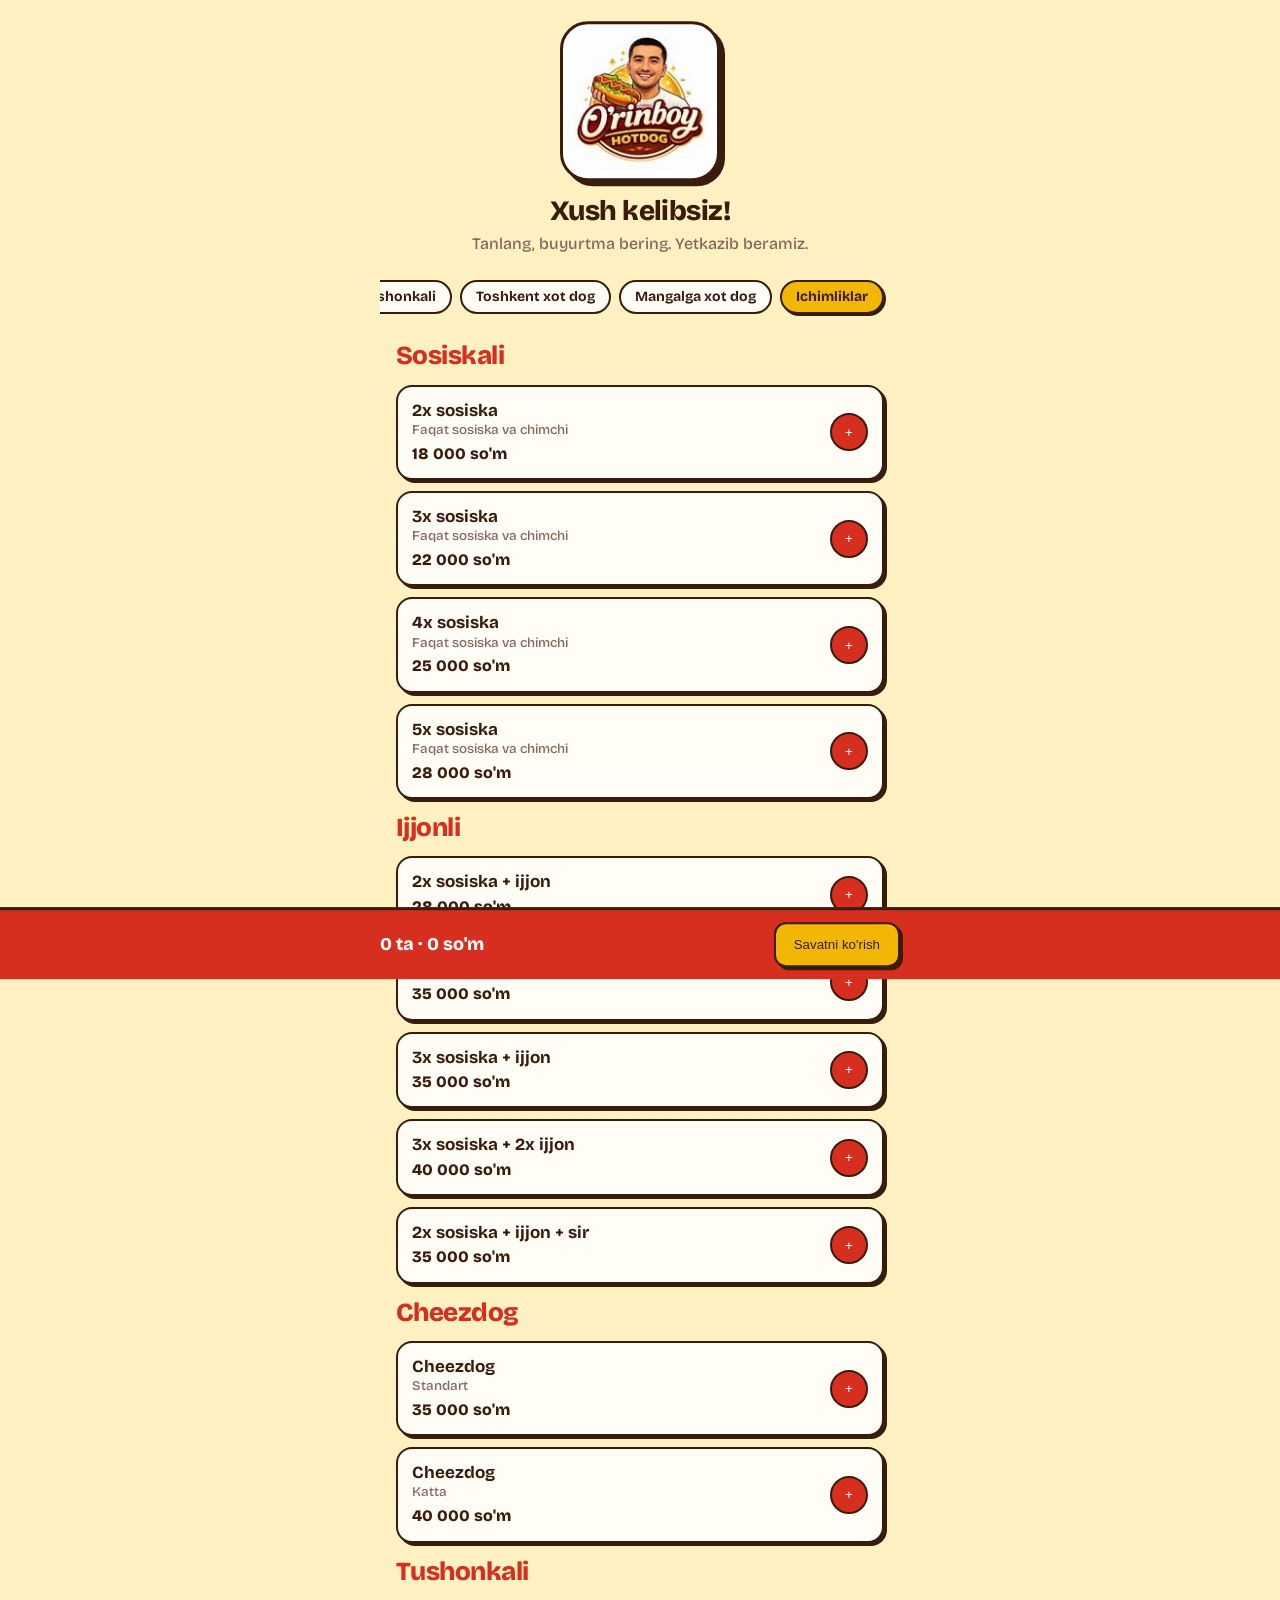
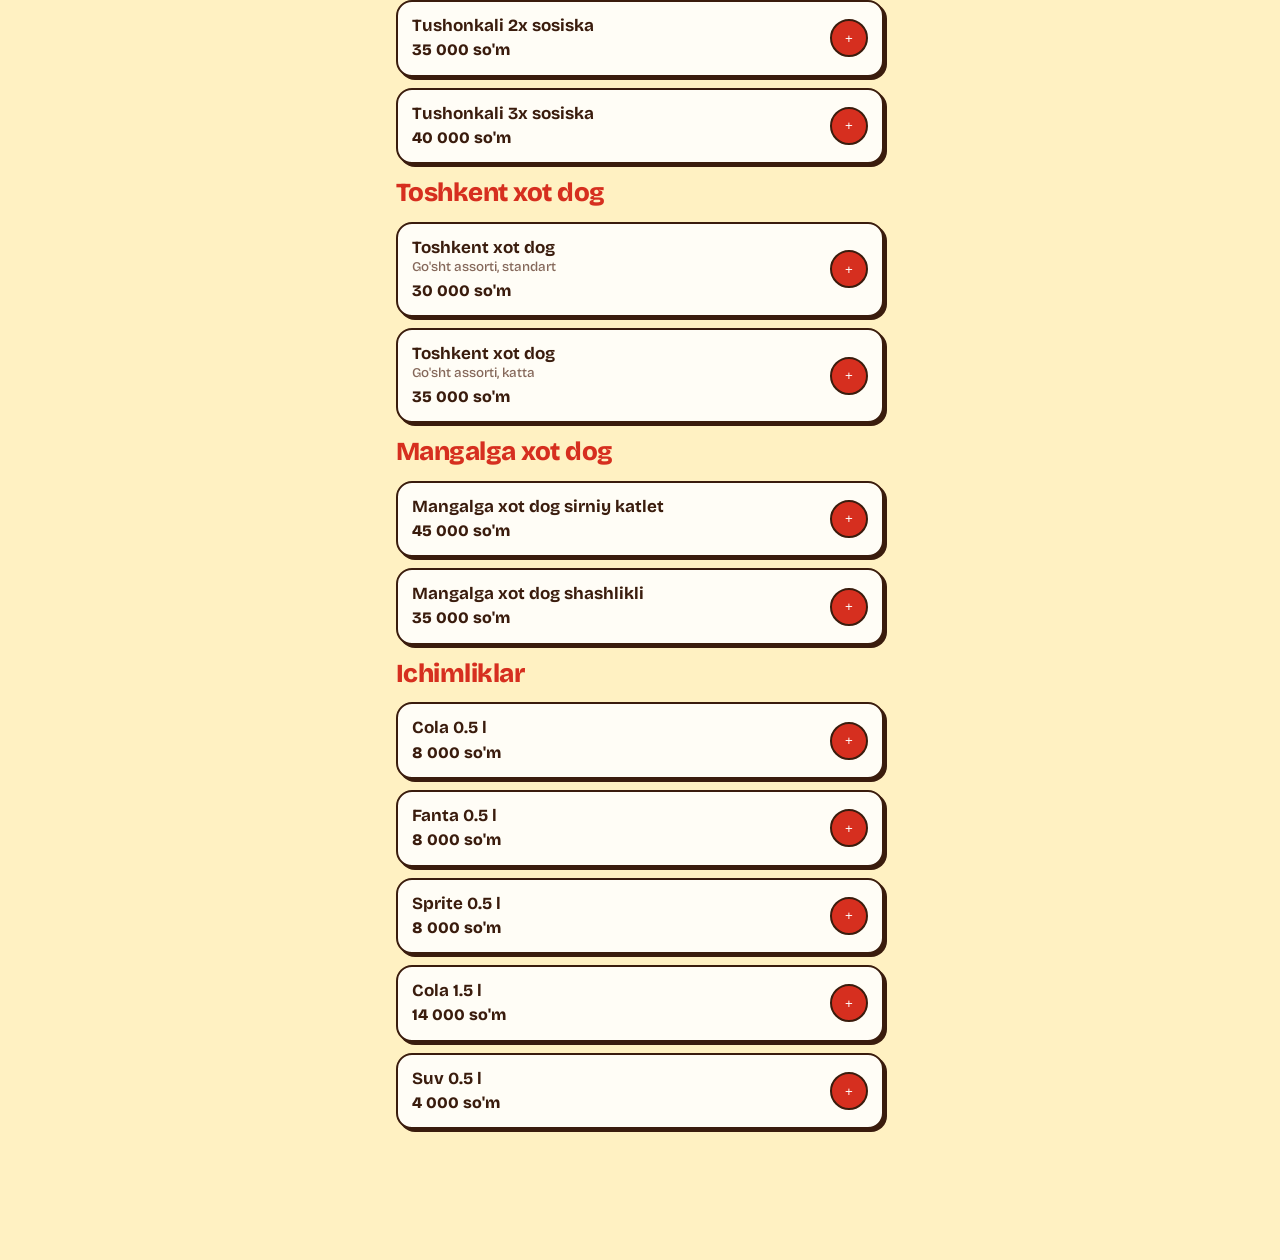
==== index.html @ 1189823c "Update index.html" ====
<!doctype html>
<html lang="uz">
  <head>
    <meta charset="utf-8" />
    <meta
      name="viewport"
      content="width=device-width, initial-scale=1, viewport-fit=cover"
    />
    <title>O'rinboy Hotdog</title>
    <link
      href="https://fonts.googleapis.com/css2?family=Bricolage+Grotesque:wght@500;700;800&display=swap"
      rel="stylesheet"
    />
    <script src="https://telegram.org/js/telegram-web-app.js"></script>
    <script src="https://cdnjs.cloudflare.com/ajax/libs/gsap/3.12.5/gsap.min.js"></script>
    <style>
      :root {
        --bg: #fff1c2;
        --card: #fffdf6;
        --ink: #3a1c0d;
        --mute: #85685a;
        --red: #d62f1f;
        --on-red: #fff;
        --mustard: #f2b705;
        --line: #3a1c0d;
        --sh: #3a1c0d;
        box-sizing: border-box;
        padding-top: env(safe-area-inset-top, 0px);
        padding-bottom: env(safe-area-inset-bottom, 0px);
      }
      @media (prefers-color-scheme: dark) {
        :root:not([data-theme="light"]) {
          --bg: #1f130c;
          --card: #34211a;
          --ink: #fff1d6;
          --mute: #c4a88e;
          --line: #6b4535;
          --sh: #0d0704;
        }
      }
      :root[data-theme="dark"] {
        --bg: #1f130c;
        --card: #34211a;
        --ink: #fff1d6;
        --mute: #c4a88e;
        --line: #6b4535;
        --sh: #0d0704;
      }
      html {
        scroll-padding-top: env(safe-area-inset-top, 0px);
      }
      * {
        box-sizing: border-box;
      }
      body {
        margin: 0;
        background: var(--bg);
        color: var(--ink);
        font:
          500 16px/1.4 "Bricolage Grotesque",
          system-ui,
          sans-serif;
        padding-bottom: 120px;
        overflow-x: hidden;
      }
      body::before {
        content: "";
        position: fixed;
        inset: 0 0 auto;
        height: env(safe-area-inset-top, 0px);
        background: var(--bg);
        z-index: 12;
      }
      main {
        max-width: 520px;
        margin: 0 auto;
        padding: 0 16px;
      }
      .hero {
        text-align: center;
        padding: 16px 0 4px;
      }
      .logo {
        display: block;
        width: 160px;
        height: auto;
        margin: 6px auto 10px;
        background: #fff;
        border: 3px solid var(--ink);
        border-radius: 28px;
        padding: 4px;
        box-shadow: 5px 5px 0 var(--sh);
      }
      .hello {
        font-size: 28px;
        font-weight: 800;
        letter-spacing: -0.02em;
        margin: 10px 0 2px;
      }
      .sub {
        color: var(--mute);
        margin: 0 0 6px;
      }
      .chips {
        position: sticky;
        top: env(safe-area-inset-top, 0px);
        z-index: 13;
        display: flex;
        align-items: center;
        gap: 8px;
        overflow-x: auto;
        padding: 14px 16px;
        margin: 0 -16px;
        background: var(--bg);
        scrollbar-width: none;
      }
      .chips.hide {
        transform: translateY(0%);
      }
      .chips::-webkit-scrollbar {
        display: none;
      }
      .chips button {
        flex: none;
        border: 2px solid var(--ink);
        background: var(--card);
        color: var(--ink);
        border-radius: 99px;
        padding: 7px 14px;
        font-family: inherit;
        font-weight: 700;
        font-size: 14px;
        line-height: 1.2;
        cursor: pointer;
        transition:
          background 0.2s,
          box-shadow 0.2s;
      }
      .chips button.on {
        background: var(--mustard);
        color: #3a1c0d;
        box-shadow: 2px 2px 0 var(--ink);
      }
      .sec {
        scroll-margin-top: calc(64px + env(safe-area-inset-top, 0px));
      }
      .cat {
        font-size: 26px;
        font-weight: 800;
        letter-spacing: -0.02em;
        margin: 10px 0 10px;
        color: var(--red);
      }
      .item {
        display: flex;
        align-items: center;
        gap: 12px;
        background: var(--card);
        border: 2px solid var(--ink);
        border-radius: 16px;
        padding: 13px 14px;
        margin-bottom: 11px;
        box-shadow: 3px 3px 0 var(--sh);
        transition: background 0.25s;
      }
      .item.on {
        background: color-mix(in srgb, var(--mustard) 28%, var(--card));
      }
      .item .t {
        flex: 1;
        min-width: 0;
      }
      .item b {
        display: block;
        font-size: 17px;
        font-weight: 700;
        line-height: 1.25;
      }
      .item small {
        color: var(--mute);
        display: block;
      }
      .price {
        font-weight: 800;
        margin-top: 3px;
      }
      .step {
        display: flex;
        align-items: center;
        gap: 9px;
      }
      .step button {
        width: 38px;
        height: 38px;
        border-radius: 50%;
        border: 2px solid var(--ink);
        background: var(--card);
        color: var(--ink);
        font: 800 21px/1 inherit;
        cursor: pointer;
        padding: 0;
      }
      .step button.plus {
        background: var(--red);
        color: var(--on-red);
      }
      .step .q {
        min-width: 18px;
        text-align: center;
        font-weight: 800;
        font-size: 18px;
      }
      button:focus-visible,
      input:focus-visible,
      textarea:focus-visible {
        outline: 3px solid var(--mustard);
        outline-offset: 2px;
      }
      .bar {
        position: fixed;
        left: 0;
        right: 0;
        bottom: 0;
        z-index: 20;
        background: var(--red);
        color: var(--on-red);
        border-top: 3px solid var(--ink);
        padding: 12px 16px calc(12px + env(safe-area-inset-bottom, 0px));
        transform: translateY(110%);
        transition: transform 0.45s cubic-bezier(0.2, 1.3, 0.4, 1);
      }
      .bar.show {
        transform: none;
      }
      .bar-in {
        max-width: 520px;
        margin: 0 auto;
        display: flex;
        align-items: center;
        justify-content: space-between;
        gap: 12px;
      }
      .sum {
        font-weight: 800;
        font-size: 18px;
      }
      .bar button,
      .cta {
        background: var(--mustard);
        color: #3a1c0d;
        border: 2px solid #3a1c0d;
        border-radius: 12px;
        font: 800 17px/1 inherit;
        padding: 13px 18px;
        cursor: pointer;
        box-shadow: 3px 3px 0 #3a1c0d;
      }
      .cta:active,
      .bar button:active {
        transform: translate(2px, 2px);
        box-shadow: 1px 1px 0 #3a1c0d;
      }
      label {
        display: block;
        font-weight: 700;
        margin: 16px 0 6px;
      }
      input,
      textarea {
        width: 100%;
        font: inherit;
        color: var(--ink);
        background: var(--card);
        border: 2px solid var(--ink);
        border-radius: 12px;
        padding: 12px;
      }
      .row {
        display: flex;
        justify-content: space-between;
        gap: 10px;
        padding: 9px 0;
        border-bottom: 2px dashed var(--line);
      }
      .back {
        background: none;
        border: 0;
        color: var(--red);
        font: 800 16px inherit;
        padding: 16px 0 0;
        cursor: pointer;
      }
      h1 {
        font-size: 38px;
        font-weight: 800;
        letter-spacing: -0.03em;
        margin: 10px 0 8px;
      }
      .err {
        color: var(--red);
        min-height: 22px;
        margin: 8px 0 0;
        font-weight: 700;
      }
      .done {
        text-align: center;
        padding-top: 70px;
      }
      .done h2 {
        font-size: 32px;
        margin: 18px 0 8px;
      }
      [hidden] {
        display: none !important;
      }
    </style>
  </head>
  <body>
    <main>
      <section id="menu">
        <div class="hero">
          <img
            class="logo"
            alt="O'rinboy Hotdog"
            src="[data-uri]"
          />
          <div class="hello t" id="hello"></div>
          <p class="sub t">Tanlang, buyurtma bering. Yetkazib beramiz.</p>
        </div>
        <nav class="chips" id="chips" aria-label="Bo'limlar"></nav>
        <div id="list"></div>
      </section>

      <section id="checkout" hidden>
        <button class="back" id="back">Menyuga qaytish</button>
        <h1>Buyurtmangiz</h1>
        <div id="summary"></div>
        <label for="addr">Yetkazish manzili</label>
        <textarea id="addr" rows="2"></textarea>
        <label for="note">Izoh (ixtiyoriy)</label>
        <input id="note" placeholder="Masalan: achchiq sous kam bo'lsin" />
        <p class="err" id="err" role="alert"></p>
        <button class="cta" id="send" style="width: 100%; margin-top: 6px">
          Buyurtmani yuborish
        </button>
      </section>

      <section id="done" class="done" hidden>
        <svg viewBox="0 0 52 52" width="92" height="92">
          <circle
            cx="26"
            cy="26"
            r="24"
            fill="var(--mustard)"
            stroke="var(--ink)"
            stroke-width="2.5"
          />
          <path
            id="ck"
            d="M14 27l8 8 16-17"
            fill="none"
            stroke="var(--ink)"
            stroke-width="4"
            stroke-linecap="round"
            stroke-linejoin="round"
            stroke-dasharray="60"
          />
        </svg>
        <h2>Buyurtma qabul qilindi</h2>
        <p class="sub">Tez orada operator siz bilan bog'lanadi.</p>
        <button class="cta" id="again">Yangi buyurtma</button>
      </section>
    </main>

    <div class="bar" id="bar">
      <div class="bar-in">
        <div class="sum">
          <span id="cnt">0</span> ta &middot; <span id="total">0 so'm</span>
        </div>
        <button id="go">Savatni ko'rish</button>
      </div>
    </div>

    <script>
      const MENU = [
        {
          cat: "Sosiskali",
          id: "s2",
          name: "2x sosiska",
          desc: "Faqat sosiska va chimchi",
          price: 18000,
        },
        {
          cat: "Sosiskali",
          id: "s3",
          name: "3x sosiska",
          desc: "Faqat sosiska va chimchi",
          price: 22000,
        },
        {
          cat: "Sosiskali",
          id: "s4",
          name: "4x sosiska",
          desc: "Faqat sosiska va chimchi",
          price: 25000,
        },
        {
          cat: "Sosiskali",
          id: "s5",
          name: "5x sosiska",
          desc: "Faqat sosiska va chimchi",
          price: 28000,
        },
        {
          cat: "Ijjonli",
          id: "i1",
          name: "2x sosiska + ijjon",
          desc: "",
          price: 28000,
        },
        {
          cat: "Ijjonli",
          id: "i2",
          name: "2x sosiska + 2x ijjon",
          desc: "",
          price: 35000,
        },
        {
          cat: "Ijjonli",
          id: "i3",
          name: "3x sosiska + ijjon",
          desc: "",
          price: 35000,
        },
        {
          cat: "Ijjonli",
          id: "i4",
          name: "3x sosiska + 2x ijjon",
          desc: "",
          price: 40000,
        },
        {
          cat: "Ijjonli",
          id: "i5",
          name: "2x sosiska + ijjon + sir",
          desc: "",
          price: 35000,
        },
        {
          cat: "Cheezdog",
          id: "c1",
          name: "Cheezdog",
          desc: "Standart",
          price: 35000,
        },
        {
          cat: "Cheezdog",
          id: "c2",
          name: "Cheezdog",
          desc: "Katta",
          price: 40000,
        },
        {
          cat: "Tushonkali",
          id: "t2",
          name: "Tushonkali 2x sosiska",
          desc: "",
          price: 35000,
        },
        {
          cat: "Tushonkali",
          id: "t3",
          name: "Tushonkali 3x sosiska",
          desc: "",
          price: 40000,
        },
        {
          cat: "Toshkent xot dog",
          id: "tk1",
          name: "Toshkent xot dog",
          desc: "Go'sht assorti, standart",
          price: 30000,
        },
        {
          cat: "Toshkent xot dog",
          id: "tk2",
          name: "Toshkent xot dog",
          desc: "Go'sht assorti, katta",
          price: 35000,
        },
        {
          cat: "Mangalga xot dog",
          id: "m1",
          name: "Mangalga xot dog sirniy katlet",
          desc: "",
          price: 45000,
        },
        {
          cat: "Mangalga xot dog",
          id: "m2",
          name: "Mangalga xot dog shashlikli",
          desc: "",
          price: 35000,
        },
        {
          cat: "Ichimliklar",
          id: "d1",
          name: "Cola 0.5 l",
          desc: "",
          price: 8000,
        },
        {
          cat: "Ichimliklar",
          id: "d2",
          name: "Fanta 0.5 l",
          desc: "",
          price: 8000,
        },
        {
          cat: "Ichimliklar",
          id: "d3",
          name: "Sprite 0.5 l",
          desc: "",
          price: 8000,
        },
        {
          cat: "Ichimliklar",
          id: "d4",
          name: "Cola 1.5 l",
          desc: "",
          price: 14000,
        },
        {
          cat: "Ichimliklar",
          id: "d5",
          name: "Suv 0.5 l",
          desc: "",
          price: 4000,
        },
      ];
      const P = new URLSearchParams(location.search),
        NAME = P.get("n") || "",
        ADDR = P.get("a") || "";
      const $ = (id) => document.getElementById(id),
        fmt = (n) =>
          n.toLocaleString("ru-RU").replace(/\u00a0/g, " ") + " so'm";
      const RM = matchMedia("(prefers-reduced-motion:reduce)").matches,
        G = window.gsap && !RM ? window.gsap : null;
      const W = window.Telegram && Telegram.WebApp,
        tg = W && W.platform && W.platform !== "unknown" ? W : null;
      if (tg) {
        tg.ready();
        tg.expand();
      }
      const cart = {},
        tot = { v: 0 };
      const total = () =>
          MENU.reduce((s, m) => s + (cart[m.id] || 0) * m.price, 0),
        count = () => Object.values(cart).reduce((a, b) => a + b, 0);

      $("hello").textContent = NAME ? `Salom, ${NAME}!` : "Xush kelibsiz!";
      const cats = [...new Set(MENU.map((m) => m.cat))];
      $("chips").innerHTML = cats
        .map((c, i) => `<button data-i="${i}">${c}</button>`)
        .join("");
      $("list").innerHTML = cats
        .map(
          (c, i) =>
            `<section class="sec" id="c${i}"><h2 class="cat">${c}</h2>` +
            MENU.filter((m) => m.cat === c)
              .map(
                (m) =>
                  `<div class="item" id="i-${m.id}"><div class="t"><b>${m.name}</b>${m.desc ? `<small>${m.desc}</small>` : ""}<div class="price">${fmt(m.price)}</div></div>
 <div class="step"><button class="minus" data-id="${m.id}" data-d="-1" aria-label="Kamaytirish" hidden>−</button><span class="q" hidden>0</span><button class="plus" data-id="${m.id}" data-d="1" aria-label="${m.name} qo'shish">+</button></div></div>`,
              )
              .join("") +
            `</section>`,
        )
        .join("");

      function bar() {
        const c = count(),
          t = total();
        $("bar").classList.toggle("show", c > 0 && !$("menu").hidden);
        $("cnt").textContent = c;
        if (G)
          G.to(tot, {
            v: t,
            duration: 0.45,
            ease: "power2.out",
            onUpdate: () => ($("total").textContent = fmt(Math.round(tot.v))),
          });
        else $("total").textContent = fmt(t);
      }
      function upd(id) {
        const n = cart[id] || 0,
          r = $("i-" + id),
          q = r.querySelector(".q"),
          mi = r.querySelector(".minus");
        q.hidden = mi.hidden = !n;
        q.textContent = n;
        r.classList.toggle("on", !!n);
        if (G) {
          G.fromTo(
            q,
            { scale: 1.7 },
            { scale: 1, duration: 0.4, ease: "back.out(3)" },
          );
          G.fromTo(
            r.querySelector(".plus"),
            { scale: 0.75 },
            { scale: 1, duration: 0.35, ease: "back.out(4)" },
          );
        }
        bar();
      }
      $("list").addEventListener("click", (e) => {
        const b = e.target.closest("button");
        if (!b) return;
        const id = b.dataset.id;
        cart[id] = Math.max(0, (cart[id] || 0) + Number(b.dataset.d));
        if (!cart[id]) delete cart[id];
        upd(id);
      });
      function show(v) {
        ["menu", "checkout", "done"].forEach((x) => ($(x).hidden = x !== v));
        bar();
        scrollTo(0, 0);
        if (G)
          G.fromTo(
            "#" + v,
            { opacity: 0, y: 26 },
            { opacity: 1, y: 0, duration: 0.5, ease: "power3.out" },
          );
        if (v === "done" && G)
          G.fromTo(
            "#ck",
            { strokeDashoffset: 60 },
            {
              strokeDashoffset: 0,
              duration: 0.7,
              delay: 0.25,
              ease: "power2.out",
            },
          );
      }
      $("go").onclick = () => {
        $("summary").innerHTML =
          MENU.filter((m) => cart[m.id])
            .map(
              (m) =>
                `<div class="row"><span>${m.name}${m.desc && /Standart|Katta/.test(m.desc) ? " (" + m.desc.toLowerCase() + ")" : ""} × ${cart[m.id]}</span><b>${fmt(m.price * cart[m.id])}</b></div>`,
            )
            .join("") +
          `<div class="row" style="font-size:20px"><b>Jami</b><b>${fmt(total())}</b></div>`;
        $("addr").value = $("addr").value || ADDR;
        show("checkout");
        if (G)
          G.from("#summary .row", {
            x: -24,
            opacity: 0,
            stagger: 0.07,
            duration: 0.4,
            delay: 0.1,
            ease: "power2.out",
          });
      };
      $("back").onclick = () => show("menu");
      $("again").onclick = () => {
        for (const k in cart) {
          delete cart[k];
          upd(k);
        }
        show("menu");
      };
      $("send").onclick = () => {
        const address = $("addr").value.trim();
        if (address.length < 3) {
          $("err").textContent = "Yetkazish manzilini kiriting.";
          if (G)
            G.fromTo(
              "#addr",
              { x: -8 },
              { x: 0, duration: 0.5, ease: "elastic.out(1,.3)" },
            );
          return;
        }
        $("err").textContent = "";
        const order = {
          address,
          comment: $("note").value.trim(),
          total: total(),
          items: MENU.filter((m) => cart[m.id]).map((m) => ({
            id: m.id,
            name:
              m.name +
              (/Standart|Katta/.test(m.desc)
                ? " (" + m.desc.toLowerCase() + ")"
                : ""),
            qty: cart[m.id],
            price: m.price,
          })),
        };
        if (tg && tg.sendData) tg.sendData(JSON.stringify(order));
        else {
          console.log(order);
          show("done");
        }
      };

      // Bo'lim tugmalari
      const chipBtns = [...document.querySelectorAll("#chips button")];
      chipBtns.forEach(
        (b) =>
          (b.onclick = () =>
            $("c" + b.dataset.i).scrollIntoView({
              behavior: RM ? "auto" : "smooth",
            })),
      );
      const so = new IntersectionObserver(
        (es) =>
          es.forEach((en) => {
            if (!en.isIntersecting) return;
            chipBtns.forEach((b) =>
              b.classList.toggle("on", b.dataset.i === en.target.id.slice(1)),
            );
            const a = chipBtns.find((b) => b.classList.contains("on"));
            if (a)
              $("chips").scrollTo({
                left: a.offsetLeft - 24,
                behavior: "smooth",
              });
          }),
        { rootMargin: "-30% 0px -65% 0px" },
      );
      document.querySelectorAll(".sec").forEach((s) => so.observe(s));

      // Pastga aylantirganda bo'limlar yashirinadi, tepaga aylantirganda qaytadi
      let lastY = scrollY;
      addEventListener(
        "scroll",
        () => {
          const y = scrollY,
            c = $("chips");
          if (y > lastY + 6 && y > 180) c.classList.add("hide");
          else if (y < lastY - 6 || y <= 180) c.classList.remove("hide");
          lastY = y;
        },
        { passive: true },
      );

      // Animatsiyalar (GSAP)
      if (G) {
        G.set(".item,.cat", { opacity: 0, y: 30 });
        G.timeline({ defaults: { ease: "power3.out" } })
          .from(".logo", {
            scale: 0.4,
            rotate: -14,
            opacity: 0,
            duration: 1,
            ease: "elastic.out(1,.55)",
          })
          .from(
            ".hero .t",
            { y: 18, opacity: 0, stagger: 0.1, duration: 0.5 },
            "-=.6",
          )
          .from(
            "#chips button",
            { y: -14, opacity: 0, stagger: 0.05, duration: 0.35 },
            "-=.3",
          );
        G.to(".logo", {
          y: -6,
          duration: 1.7,
          repeat: -1,
          yoyo: true,
          ease: "sine.inOut",
          delay: 1.2,
        });
        const io = new IntersectionObserver(
          (es) =>
            es.forEach((en) => {
              if (en.isIntersecting) {
                G.to(en.target, {
                  opacity: 1,
                  y: 0,
                  duration: 0.55,
                  ease: "power3.out",
                });
                io.unobserve(en.target);
              }
            }),
          { threshold: 0.12 },
        );
        document.querySelectorAll(".item,.cat").forEach((el) => io.observe(el));
      }
    </script>
  </body>
</html>
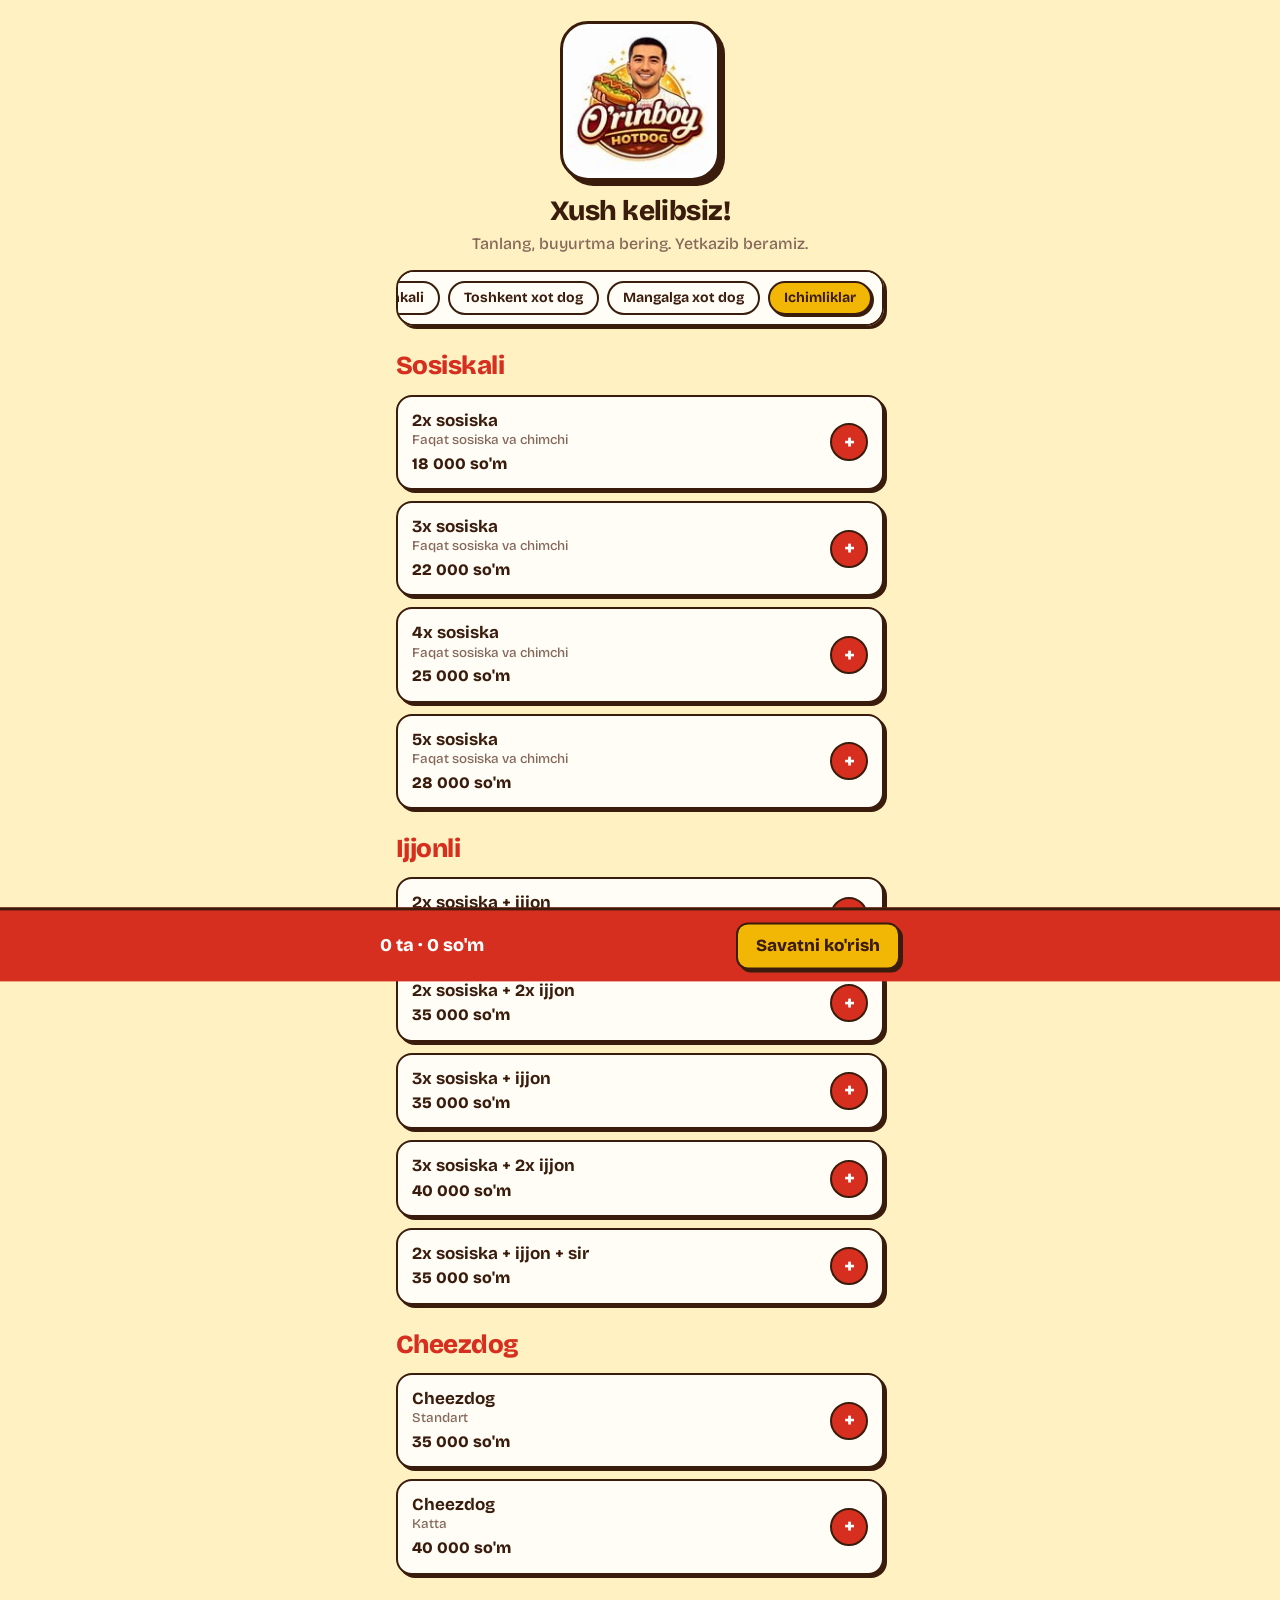
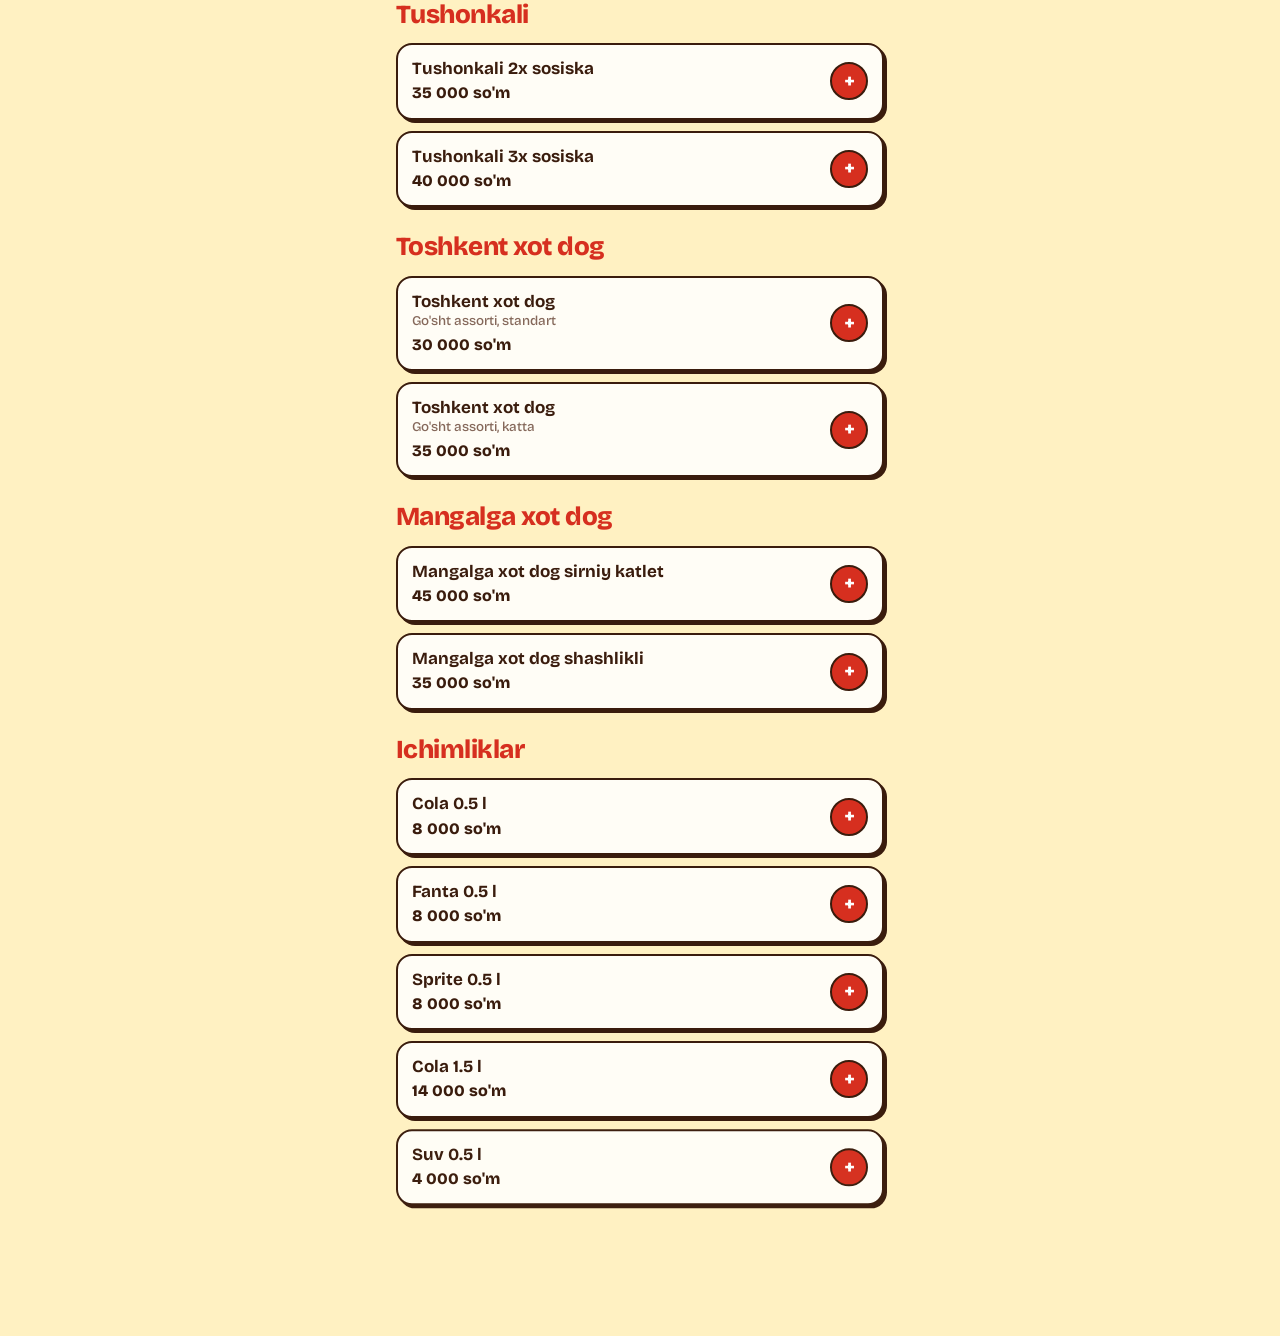
==== commit 2fa56ca2: "Update bot.py, index.html, start.bat; add app.js, style.css, users.db" ====
--- a/index.html
+++ b/index.html
@@ -13,307 +13,7 @@
     />
     <script src="https://telegram.org/js/telegram-web-app.js"></script>
     <script src="https://cdnjs.cloudflare.com/ajax/libs/gsap/3.12.5/gsap.min.js"></script>
-    <style>
-      :root {
-        --bg: #fff1c2;
-        --card: #fffdf6;
-        --ink: #3a1c0d;
-        --mute: #85685a;
-        --red: #d62f1f;
-        --on-red: #fff;
-        --mustard: #f2b705;
-        --line: #3a1c0d;
-        --sh: #3a1c0d;
-        box-sizing: border-box;
-        padding-top: env(safe-area-inset-top, 0px);
-        padding-bottom: env(safe-area-inset-bottom, 0px);
-      }
-      @media (prefers-color-scheme: dark) {
-        :root:not([data-theme="light"]) {
-          --bg: #1f130c;
-          --card: #34211a;
-          --ink: #fff1d6;
-          --mute: #c4a88e;
-          --line: #6b4535;
-          --sh: #0d0704;
-        }
-      }
-      :root[data-theme="dark"] {
-        --bg: #1f130c;
-        --card: #34211a;
-        --ink: #fff1d6;
-        --mute: #c4a88e;
-        --line: #6b4535;
-        --sh: #0d0704;
-      }
-      html {
-        scroll-padding-top: env(safe-area-inset-top, 0px);
-      }
-      * {
-        box-sizing: border-box;
-      }
-      body {
-        margin: 0;
-        background: var(--bg);
-        color: var(--ink);
-        font:
-          500 16px/1.4 "Bricolage Grotesque",
-          system-ui,
-          sans-serif;
-        padding-bottom: 120px;
-        overflow-x: hidden;
-      }
-      body::before {
-        content: "";
-        position: fixed;
-        inset: 0 0 auto;
-        height: env(safe-area-inset-top, 0px);
-        background: var(--bg);
-        z-index: 12;
-      }
-      main {
-        max-width: 520px;
-        margin: 0 auto;
-        padding: 0 16px;
-      }
-      .hero {
-        text-align: center;
-        padding: 16px 0 4px;
-      }
-      .logo {
-        display: block;
-        width: 160px;
-        height: auto;
-        margin: 6px auto 10px;
-        background: #fff;
-        border: 3px solid var(--ink);
-        border-radius: 28px;
-        padding: 4px;
-        box-shadow: 5px 5px 0 var(--sh);
-      }
-      .hello {
-        font-size: 28px;
-        font-weight: 800;
-        letter-spacing: -0.02em;
-        margin: 10px 0 2px;
-      }
-      .sub {
-        color: var(--mute);
-        margin: 0 0 6px;
-      }
-      .chips {
-        position: sticky;
-        top: env(safe-area-inset-top, 0px);
-        z-index: 13;
-        display: flex;
-        align-items: center;
-        gap: 8px;
-        overflow-x: auto;
-        padding: 14px 16px;
-        margin: 0 -16px;
-        background: var(--bg);
-        scrollbar-width: none;
-      }
-      .chips.hide {
-        transform: translateY(0%);
-      }
-      .chips::-webkit-scrollbar {
-        display: none;
-      }
-      .chips button {
-        flex: none;
-        border: 2px solid var(--ink);
-        background: var(--card);
-        color: var(--ink);
-        border-radius: 99px;
-        padding: 7px 14px;
-        font-family: inherit;
-        font-weight: 700;
-        font-size: 14px;
-        line-height: 1.2;
-        cursor: pointer;
-        transition:
-          background 0.2s,
-          box-shadow 0.2s;
-      }
-      .chips button.on {
-        background: var(--mustard);
-        color: #3a1c0d;
-        box-shadow: 2px 2px 0 var(--ink);
-      }
-      .sec {
-        scroll-margin-top: calc(64px + env(safe-area-inset-top, 0px));
-      }
-      .cat {
-        font-size: 26px;
-        font-weight: 800;
-        letter-spacing: -0.02em;
-        margin: 10px 0 10px;
-        color: var(--red);
-      }
-      .item {
-        display: flex;
-        align-items: center;
-        gap: 12px;
-        background: var(--card);
-        border: 2px solid var(--ink);
-        border-radius: 16px;
-        padding: 13px 14px;
-        margin-bottom: 11px;
-        box-shadow: 3px 3px 0 var(--sh);
-        transition: background 0.25s;
-      }
-      .item.on {
-        background: color-mix(in srgb, var(--mustard) 28%, var(--card));
-      }
-      .item .t {
-        flex: 1;
-        min-width: 0;
-      }
-      .item b {
-        display: block;
-        font-size: 17px;
-        font-weight: 700;
-        line-height: 1.25;
-      }
-      .item small {
-        color: var(--mute);
-        display: block;
-      }
-      .price {
-        font-weight: 800;
-        margin-top: 3px;
-      }
-      .step {
-        display: flex;
-        align-items: center;
-        gap: 9px;
-      }
-      .step button {
-        width: 38px;
-        height: 38px;
-        border-radius: 50%;
-        border: 2px solid var(--ink);
-        background: var(--card);
-        color: var(--ink);
-        font: 800 21px/1 inherit;
-        cursor: pointer;
-        padding: 0;
-      }
-      .step button.plus {
-        background: var(--red);
-        color: var(--on-red);
-      }
-      .step .q {
-        min-width: 18px;
-        text-align: center;
-        font-weight: 800;
-        font-size: 18px;
-      }
-      button:focus-visible,
-      input:focus-visible,
-      textarea:focus-visible {
-        outline: 3px solid var(--mustard);
-        outline-offset: 2px;
-      }
-      .bar {
-        position: fixed;
-        left: 0;
-        right: 0;
-        bottom: 0;
-        z-index: 20;
-        background: var(--red);
-        color: var(--on-red);
-        border-top: 3px solid var(--ink);
-        padding: 12px 16px calc(12px + env(safe-area-inset-bottom, 0px));
-        transform: translateY(110%);
-        transition: transform 0.45s cubic-bezier(0.2, 1.3, 0.4, 1);
-      }
-      .bar.show {
-        transform: none;
-      }
-      .bar-in {
-        max-width: 520px;
-        margin: 0 auto;
-        display: flex;
-        align-items: center;
-        justify-content: space-between;
-        gap: 12px;
-      }
-      .sum {
-        font-weight: 800;
-        font-size: 18px;
-      }
-      .bar button,
-      .cta {
-        background: var(--mustard);
-        color: #3a1c0d;
-        border: 2px solid #3a1c0d;
-        border-radius: 12px;
-        font: 800 17px/1 inherit;
-        padding: 13px 18px;
-        cursor: pointer;
-        box-shadow: 3px 3px 0 #3a1c0d;
-      }
-      .cta:active,
-      .bar button:active {
-        transform: translate(2px, 2px);
-        box-shadow: 1px 1px 0 #3a1c0d;
-      }
-      label {
-        display: block;
-        font-weight: 700;
-        margin: 16px 0 6px;
-      }
-      input,
-      textarea {
-        width: 100%;
-        font: inherit;
-        color: var(--ink);
-        background: var(--card);
-        border: 2px solid var(--ink);
-        border-radius: 12px;
-        padding: 12px;
-      }
-      .row {
-        display: flex;
-        justify-content: space-between;
-        gap: 10px;
-        padding: 9px 0;
-        border-bottom: 2px dashed var(--line);
-      }
-      .back {
-        background: none;
-        border: 0;
-        color: var(--red);
-        font: 800 16px inherit;
-        padding: 16px 0 0;
-        cursor: pointer;
-      }
-      h1 {
-        font-size: 38px;
-        font-weight: 800;
-        letter-spacing: -0.03em;
-        margin: 10px 0 8px;
-      }
-      .err {
-        color: var(--red);
-        min-height: 22px;
-        margin: 8px 0 0;
-        font-weight: 700;
-      }
-      .done {
-        text-align: center;
-        padding-top: 70px;
-      }
-      .done h2 {
-        font-size: 32px;
-        margin: 18px 0 8px;
-      }
-      [hidden] {
-        display: none !important;
-      }
-    </style>
+    <link rel="stylesheet" href="style.css">
   </head>
   <body>
     <main>
@@ -339,6 +39,22 @@
         <textarea id="addr" rows="2"></textarea>
         <label for="note">Izoh (ixtiyoriy)</label>
         <input id="note" placeholder="Masalan: achchiq sous kam bo'lsin" />
+        <label id="paylbl">To'lov turi</label>
+        <div class="pay" id="pay" role="radiogroup" aria-labelledby="paylbl">
+          <button
+            type="button"
+            class="on"
+            data-p="cash"
+            role="radio"
+            aria-checked="true"
+          >
+            💵 Naqd
+          </button>
+          <button type="button" data-p="card" role="radio" aria-checked="false">
+            💳 Kartaga o'tkazma
+          </button>
+        </div>
+        <p class="payhint" id="payhint"></p>
         <p class="err" id="err" role="alert"></p>
         <button class="cta" id="send" style="width: 100%; margin-top: 6px">
           Buyurtmani yuborish
@@ -381,420 +97,6 @@
       </div>
     </div>
 
-    <script>
-      const MENU = [
-        {
-          cat: "Sosiskali",
-          id: "s2",
-          name: "2x sosiska",
-          desc: "Faqat sosiska va chimchi",
-          price: 18000,
-        },
-        {
-          cat: "Sosiskali",
-          id: "s3",
-          name: "3x sosiska",
-          desc: "Faqat sosiska va chimchi",
-          price: 22000,
-        },
-        {
-          cat: "Sosiskali",
-          id: "s4",
-          name: "4x sosiska",
-          desc: "Faqat sosiska va chimchi",
-          price: 25000,
-        },
-        {
-          cat: "Sosiskali",
-          id: "s5",
-          name: "5x sosiska",
-          desc: "Faqat sosiska va chimchi",
-          price: 28000,
-        },
-        {
-          cat: "Ijjonli",
-          id: "i1",
-          name: "2x sosiska + ijjon",
-          desc: "",
-          price: 28000,
-        },
-        {
-          cat: "Ijjonli",
-          id: "i2",
-          name: "2x sosiska + 2x ijjon",
-          desc: "",
-          price: 35000,
-        },
-        {
-          cat: "Ijjonli",
-          id: "i3",
-          name: "3x sosiska + ijjon",
-          desc: "",
-          price: 35000,
-        },
-        {
-          cat: "Ijjonli",
-          id: "i4",
-          name: "3x sosiska + 2x ijjon",
-          desc: "",
-          price: 40000,
-        },
-        {
-          cat: "Ijjonli",
-          id: "i5",
-          name: "2x sosiska + ijjon + sir",
-          desc: "",
-          price: 35000,
-        },
-        {
-          cat: "Cheezdog",
-          id: "c1",
-          name: "Cheezdog",
-          desc: "Standart",
-          price: 35000,
-        },
-        {
-          cat: "Cheezdog",
-          id: "c2",
-          name: "Cheezdog",
-          desc: "Katta",
-          price: 40000,
-        },
-        {
-          cat: "Tushonkali",
-          id: "t2",
-          name: "Tushonkali 2x sosiska",
-          desc: "",
-          price: 35000,
-        },
-        {
-          cat: "Tushonkali",
-          id: "t3",
-          name: "Tushonkali 3x sosiska",
-          desc: "",
-          price: 40000,
-        },
-        {
-          cat: "Toshkent xot dog",
-          id: "tk1",
-          name: "Toshkent xot dog",
-          desc: "Go'sht assorti, standart",
-          price: 30000,
-        },
-        {
-          cat: "Toshkent xot dog",
-          id: "tk2",
-          name: "Toshkent xot dog",
-          desc: "Go'sht assorti, katta",
-          price: 35000,
-        },
-        {
-          cat: "Mangalga xot dog",
-          id: "m1",
-          name: "Mangalga xot dog sirniy katlet",
-          desc: "",
-          price: 45000,
-        },
-        {
-          cat: "Mangalga xot dog",
-          id: "m2",
-          name: "Mangalga xot dog shashlikli",
-          desc: "",
-          price: 35000,
-        },
-        {
-          cat: "Ichimliklar",
-          id: "d1",
-          name: "Cola 0.5 l",
-          desc: "",
-          price: 8000,
-        },
-        {
-          cat: "Ichimliklar",
-          id: "d2",
-          name: "Fanta 0.5 l",
-          desc: "",
-          price: 8000,
-        },
-        {
-          cat: "Ichimliklar",
-          id: "d3",
-          name: "Sprite 0.5 l",
-          desc: "",
-          price: 8000,
-        },
-        {
-          cat: "Ichimliklar",
-          id: "d4",
-          name: "Cola 1.5 l",
-          desc: "",
-          price: 14000,
-        },
-        {
-          cat: "Ichimliklar",
-          id: "d5",
-          name: "Suv 0.5 l",
-          desc: "",
-          price: 4000,
-        },
-      ];
-      const P = new URLSearchParams(location.search),
-        NAME = P.get("n") || "",
-        ADDR = P.get("a") || "";
-      const $ = (id) => document.getElementById(id),
-        fmt = (n) =>
-          n.toLocaleString("ru-RU").replace(/\u00a0/g, " ") + " so'm";
-      const RM = matchMedia("(prefers-reduced-motion:reduce)").matches,
-        G = window.gsap && !RM ? window.gsap : null;
-      const W = window.Telegram && Telegram.WebApp,
-        tg = W && W.platform && W.platform !== "unknown" ? W : null;
-      if (tg) {
-        tg.ready();
-        tg.expand();
-      }
-      const cart = {},
-        tot = { v: 0 };
-      const total = () =>
-          MENU.reduce((s, m) => s + (cart[m.id] || 0) * m.price, 0),
-        count = () => Object.values(cart).reduce((a, b) => a + b, 0);
-
-      $("hello").textContent = NAME ? `Salom, ${NAME}!` : "Xush kelibsiz!";
-      const cats = [...new Set(MENU.map((m) => m.cat))];
-      $("chips").innerHTML = cats
-        .map((c, i) => `<button data-i="${i}">${c}</button>`)
-        .join("");
-      $("list").innerHTML = cats
-        .map(
-          (c, i) =>
-            `<section class="sec" id="c${i}"><h2 class="cat">${c}</h2>` +
-            MENU.filter((m) => m.cat === c)
-              .map(
-                (m) =>
-                  `<div class="item" id="i-${m.id}"><div class="t"><b>${m.name}</b>${m.desc ? `<small>${m.desc}</small>` : ""}<div class="price">${fmt(m.price)}</div></div>
- <div class="step"><button class="minus" data-id="${m.id}" data-d="-1" aria-label="Kamaytirish" hidden>−</button><span class="q" hidden>0</span><button class="plus" data-id="${m.id}" data-d="1" aria-label="${m.name} qo'shish">+</button></div></div>`,
-              )
-              .join("") +
-            `</section>`,
-        )
-        .join("");
-
-      function bar() {
-        const c = count(),
-          t = total();
-        $("bar").classList.toggle("show", c > 0 && !$("menu").hidden);
-        $("cnt").textContent = c;
-        if (G)
-          G.to(tot, {
-            v: t,
-            duration: 0.45,
-            ease: "power2.out",
-            onUpdate: () => ($("total").textContent = fmt(Math.round(tot.v))),
-          });
-        else $("total").textContent = fmt(t);
-      }
-      function upd(id) {
-        const n = cart[id] || 0,
-          r = $("i-" + id),
-          q = r.querySelector(".q"),
-          mi = r.querySelector(".minus");
-        q.hidden = mi.hidden = !n;
-        q.textContent = n;
-        r.classList.toggle("on", !!n);
-        if (G) {
-          G.fromTo(
-            q,
-            { scale: 1.7 },
-            { scale: 1, duration: 0.4, ease: "back.out(3)" },
-          );
-          G.fromTo(
-            r.querySelector(".plus"),
-            { scale: 0.75 },
-            { scale: 1, duration: 0.35, ease: "back.out(4)" },
-          );
-        }
-        bar();
-      }
-      $("list").addEventListener("click", (e) => {
-        const b = e.target.closest("button");
-        if (!b) return;
-        const id = b.dataset.id;
-        cart[id] = Math.max(0, (cart[id] || 0) + Number(b.dataset.d));
-        if (!cart[id]) delete cart[id];
-        upd(id);
-      });
-      function show(v) {
-        ["menu", "checkout", "done"].forEach((x) => ($(x).hidden = x !== v));
-        bar();
-        scrollTo(0, 0);
-        if (G)
-          G.fromTo(
-            "#" + v,
-            { opacity: 0, y: 26 },
-            { opacity: 1, y: 0, duration: 0.5, ease: "power3.out" },
-          );
-        if (v === "done" && G)
-          G.fromTo(
-            "#ck",
-            { strokeDashoffset: 60 },
-            {
-              strokeDashoffset: 0,
-              duration: 0.7,
-              delay: 0.25,
-              ease: "power2.out",
-            },
-          );
-      }
-      $("go").onclick = () => {
-        $("summary").innerHTML =
-          MENU.filter((m) => cart[m.id])
-            .map(
-              (m) =>
-                `<div class="row"><span>${m.name}${m.desc && /Standart|Katta/.test(m.desc) ? " (" + m.desc.toLowerCase() + ")" : ""} × ${cart[m.id]}</span><b>${fmt(m.price * cart[m.id])}</b></div>`,
-            )
-            .join("") +
-          `<div class="row" style="font-size:20px"><b>Jami</b><b>${fmt(total())}</b></div>`;
-        $("addr").value = $("addr").value || ADDR;
-        show("checkout");
-        if (G)
-          G.from("#summary .row", {
-            x: -24,
-            opacity: 0,
-            stagger: 0.07,
-            duration: 0.4,
-            delay: 0.1,
-            ease: "power2.out",
-          });
-      };
-      $("back").onclick = () => show("menu");
-      $("again").onclick = () => {
-        for (const k in cart) {
-          delete cart[k];
-          upd(k);
-        }
-        show("menu");
-      };
-      $("send").onclick = () => {
-        const address = $("addr").value.trim();
-        if (address.length < 3) {
-          $("err").textContent = "Yetkazish manzilini kiriting.";
-          if (G)
-            G.fromTo(
-              "#addr",
-              { x: -8 },
-              { x: 0, duration: 0.5, ease: "elastic.out(1,.3)" },
-            );
-          return;
-        }
-        $("err").textContent = "";
-        const order = {
-          address,
-          comment: $("note").value.trim(),
-          total: total(),
-          items: MENU.filter((m) => cart[m.id]).map((m) => ({
-            id: m.id,
-            name:
-              m.name +
-              (/Standart|Katta/.test(m.desc)
-                ? " (" + m.desc.toLowerCase() + ")"
-                : ""),
-            qty: cart[m.id],
-            price: m.price,
-          })),
-        };
-        if (tg && tg.sendData) tg.sendData(JSON.stringify(order));
-        else {
-          console.log(order);
-          show("done");
-        }
-      };
-
-      // Bo'lim tugmalari
-      const chipBtns = [...document.querySelectorAll("#chips button")];
-      chipBtns.forEach(
-        (b) =>
-          (b.onclick = () =>
-            $("c" + b.dataset.i).scrollIntoView({
-              behavior: RM ? "auto" : "smooth",
-            })),
-      );
-      const so = new IntersectionObserver(
-        (es) =>
-          es.forEach((en) => {
-            if (!en.isIntersecting) return;
-            chipBtns.forEach((b) =>
-              b.classList.toggle("on", b.dataset.i === en.target.id.slice(1)),
-            );
-            const a = chipBtns.find((b) => b.classList.contains("on"));
-            if (a)
-              $("chips").scrollTo({
-                left: a.offsetLeft - 24,
-                behavior: "smooth",
-              });
-          }),
-        { rootMargin: "-30% 0px -65% 0px" },
-      );
-      document.querySelectorAll(".sec").forEach((s) => so.observe(s));
-
-      // Pastga aylantirganda bo'limlar yashirinadi, tepaga aylantirganda qaytadi
-      let lastY = scrollY;
-      addEventListener(
-        "scroll",
-        () => {
-          const y = scrollY,
-            c = $("chips");
-          if (y > lastY + 6 && y > 180) c.classList.add("hide");
-          else if (y < lastY - 6 || y <= 180) c.classList.remove("hide");
-          lastY = y;
-        },
-        { passive: true },
-      );
-
-      // Animatsiyalar (GSAP)
-      if (G) {
-        G.set(".item,.cat", { opacity: 0, y: 30 });
-        G.timeline({ defaults: { ease: "power3.out" } })
-          .from(".logo", {
-            scale: 0.4,
-            rotate: -14,
-            opacity: 0,
-            duration: 1,
-            ease: "elastic.out(1,.55)",
-          })
-          .from(
-            ".hero .t",
-            { y: 18, opacity: 0, stagger: 0.1, duration: 0.5 },
-            "-=.6",
-          )
-          .from(
-            "#chips button",
-            { y: -14, opacity: 0, stagger: 0.05, duration: 0.35 },
-            "-=.3",
-          );
-        G.to(".logo", {
-          y: -6,
-          duration: 1.7,
-          repeat: -1,
-          yoyo: true,
-          ease: "sine.inOut",
-          delay: 1.2,
-        });
-        const io = new IntersectionObserver(
-          (es) =>
-            es.forEach((en) => {
-              if (en.isIntersecting) {
-                G.to(en.target, {
-                  opacity: 1,
-                  y: 0,
-                  duration: 0.55,
-                  ease: "power3.out",
-                });
-                io.unobserve(en.target);
-              }
-            }),
-          { threshold: 0.12 },
-        );
-        document.querySelectorAll(".item,.cat").forEach((el) => io.observe(el));
-      }
-    </script>
+    <script src="app.js"></script>
   </body>
 </html>
--- a/style.css
+++ b/style.css
@@ -0,0 +1,337 @@
+:root {
+  --bg: #fff1c2;
+  --card: #fffdf6;
+  --ink: #3a1c0d;
+  --mute: #85685a;
+  --red: #d62f1f;
+  --on-red: #fff;
+  --mustard: #f2b705;
+  --line: #3a1c0d;
+  --sh: #3a1c0d;
+  box-sizing: border-box;
+  padding-top: env(safe-area-inset-top, 0px);
+  padding-bottom: env(safe-area-inset-bottom, 0px);
+}
+@media (prefers-color-scheme: dark) {
+  :root:not([data-theme="light"]) {
+    --bg: #1f130c;
+    --card: #34211a;
+    --ink: #fff1d6;
+    --mute: #c4a88e;
+    --line: #6b4535;
+    --sh: #0d0704;
+  }
+}
+:root[data-theme="dark"] {
+  --bg: #1f130c;
+  --card: #34211a;
+  --ink: #fff1d6;
+  --mute: #c4a88e;
+  --line: #6b4535;
+  --sh: #0d0704;
+}
+html {
+  scroll-padding-top: env(safe-area-inset-top, 0px);
+}
+* {
+  box-sizing: border-box;
+}
+body {
+  margin: 0;
+  background: var(--bg);
+  color: var(--ink);
+  font:
+    500 16px/1.4 "Bricolage Grotesque",
+    system-ui,
+    sans-serif;
+  padding-bottom: 120px;
+  overflow-x: hidden;
+}
+body::before {
+  content: "";
+  position: fixed;
+  inset: 0 0 auto;
+  height: calc(env(safe-area-inset-top, 0px) + 10px);
+  background: var(--bg);
+  z-index: 12;
+}
+main {
+  max-width: 520px;
+  margin: 0 auto;
+  padding: 0 16px;
+}
+.hero {
+  text-align: center;
+  padding: 16px 0 4px;
+}
+.logo {
+  display: block;
+  width: 160px;
+  height: auto;
+  margin: 6px auto 10px;
+  background: #fff;
+  border: 3px solid var(--ink);
+  border-radius: 28px;
+  padding: 4px;
+  box-shadow: 5px 5px 0 var(--sh);
+}
+.hello {
+  font-size: 28px;
+  font-weight: 800;
+  letter-spacing: -0.02em;
+  margin: 10px 0 2px;
+}
+.sub {
+  color: var(--mute);
+  margin: 0 0 6px;
+}
+.chips {
+  position: sticky;
+  top: calc(env(safe-area-inset-top, 0px) + 10px);
+  z-index: 13;
+  display: flex;
+  align-items: center;
+  gap: 8px;
+  overflow-x: auto;
+  padding: 9px 10px;
+  margin: 4px 0 6px;
+  background: var(--card);
+  border: 2px solid var(--ink);
+  border-radius: 18px;
+  box-shadow: 3px 3px 0 var(--sh);
+  scrollbar-width: none;
+}
+.chips::-webkit-scrollbar {
+  display: none;
+}
+.chips button {
+  flex: none;
+  border: 2px solid var(--ink);
+  background: var(--card);
+  color: var(--ink);
+  border-radius: 99px;
+  padding: 7px 14px;
+  font:
+    700 14px "Bricolage Grotesque",
+    system-ui,
+    sans-serif;
+  line-height: 1.2;
+  cursor: pointer;
+  transition:
+    background 0.2s,
+    box-shadow 0.2s;
+}
+.chips button.on {
+  background: var(--mustard);
+  color: #3a1c0d;
+  box-shadow: 2px 2px 0 var(--ink);
+}
+.sec {
+  scroll-margin-top: calc(84px + env(safe-area-inset-top, 0px));
+}
+.cat {
+  font-size: 26px;
+  font-weight: 800;
+  letter-spacing: -0.02em;
+  margin: 22px 0 10px;
+  color: var(--red);
+}
+.item {
+  display: flex;
+  align-items: center;
+  gap: 12px;
+  background: var(--card);
+  border: 2px solid var(--ink);
+  border-radius: 16px;
+  padding: 13px 14px;
+  margin-bottom: 11px;
+  box-shadow: 3px 3px 0 var(--sh);
+  transition: background 0.25s;
+}
+.item.on {
+  background: color-mix(in srgb, var(--mustard) 28%, var(--card));
+}
+.item .t {
+  flex: 1;
+  min-width: 0;
+}
+.item b {
+  display: block;
+  font-size: 17px;
+  font-weight: 700;
+  line-height: 1.25;
+}
+.item small {
+  color: var(--mute);
+  display: block;
+}
+.price {
+  font-weight: 800;
+  margin-top: 3px;
+}
+.step {
+  display: flex;
+  align-items: center;
+  gap: 9px;
+}
+.step button {
+  width: 38px;
+  height: 38px;
+  border-radius: 50%;
+  border: 2px solid var(--ink);
+  background: var(--card);
+  color: var(--ink);
+  font:
+    800 21px/1 "Bricolage Grotesque",
+    system-ui,
+    sans-serif;
+  cursor: pointer;
+  padding: 0;
+}
+.step button.plus {
+  background: var(--red);
+  color: var(--on-red);
+}
+.step .q {
+  min-width: 18px;
+  text-align: center;
+  font-weight: 800;
+  font-size: 18px;
+}
+button:focus-visible,
+input:focus-visible,
+textarea:focus-visible {
+  outline: 3px solid var(--mustard);
+  outline-offset: 2px;
+}
+.bar {
+  position: fixed;
+  left: 0;
+  right: 0;
+  bottom: 0;
+  z-index: 20;
+  background: var(--red);
+  color: var(--on-red);
+  border-top: 3px solid var(--ink);
+  padding: 12px 16px calc(12px + env(safe-area-inset-bottom, 0px));
+  transform: translateY(110%);
+  transition: transform 0.45s cubic-bezier(0.2, 1.3, 0.4, 1);
+}
+.bar.show {
+  transform: none;
+}
+.bar-in {
+  max-width: 520px;
+  margin: 0 auto;
+  display: flex;
+  align-items: center;
+  justify-content: space-between;
+  gap: 12px;
+}
+.sum {
+  font-weight: 800;
+  font-size: 18px;
+}
+.bar button,
+.cta {
+  background: var(--mustard);
+  color: #3a1c0d;
+  border: 2px solid #3a1c0d;
+  border-radius: 12px;
+  font:
+    800 17px/1 "Bricolage Grotesque",
+    system-ui,
+    sans-serif;
+  padding: 13px 18px;
+  cursor: pointer;
+  box-shadow: 3px 3px 0 #3a1c0d;
+}
+.cta:active,
+.bar button:active {
+  transform: translate(2px, 2px);
+  box-shadow: 1px 1px 0 #3a1c0d;
+}
+label {
+  display: block;
+  font-weight: 700;
+  margin: 16px 0 6px;
+}
+input,
+textarea {
+  width: 100%;
+  font: inherit;
+  color: var(--ink);
+  background: var(--card);
+  border: 2px solid var(--ink);
+  border-radius: 12px;
+  padding: 12px;
+}
+.row {
+  display: flex;
+  justify-content: space-between;
+  gap: 10px;
+  padding: 9px 0;
+  border-bottom: 2px dashed var(--line);
+}
+.back {
+  background: none;
+  border: 0;
+  color: var(--red);
+  font:
+    800 16px "Bricolage Grotesque",
+    system-ui,
+    sans-serif;
+  padding: 16px 0 0;
+  cursor: pointer;
+}
+h1 {
+  font-size: 38px;
+  font-weight: 800;
+  letter-spacing: -0.03em;
+  margin: 10px 0 8px;
+}
+.err {
+  color: var(--red);
+  min-height: 22px;
+  margin: 8px 0 0;
+  font-weight: 700;
+}
+.pay {
+  display: grid;
+  grid-template-columns: 1fr 1fr;
+  gap: 10px;
+}
+.pay button {
+  border: 2px solid var(--ink);
+  background: var(--card);
+  color: var(--ink);
+  border-radius: 14px;
+  padding: 14px 8px;
+  font:
+    700 15px "Bricolage Grotesque",
+    system-ui,
+    sans-serif;
+  cursor: pointer;
+  box-shadow: 3px 3px 0 var(--sh);
+  transition: background 0.2s;
+}
+.pay button.on {
+  background: var(--mustard);
+  color: #3a1c0d;
+}
+.payhint {
+  color: var(--mute);
+  margin: 8px 0 0;
+  min-height: 22px;
+}
+.done {
+  text-align: center;
+  padding-top: 70px;
+}
+.done h2 {
+  font-size: 32px;
+  margin: 18px 0 8px;
+}
+[hidden] {
+  display: none !important;
+}
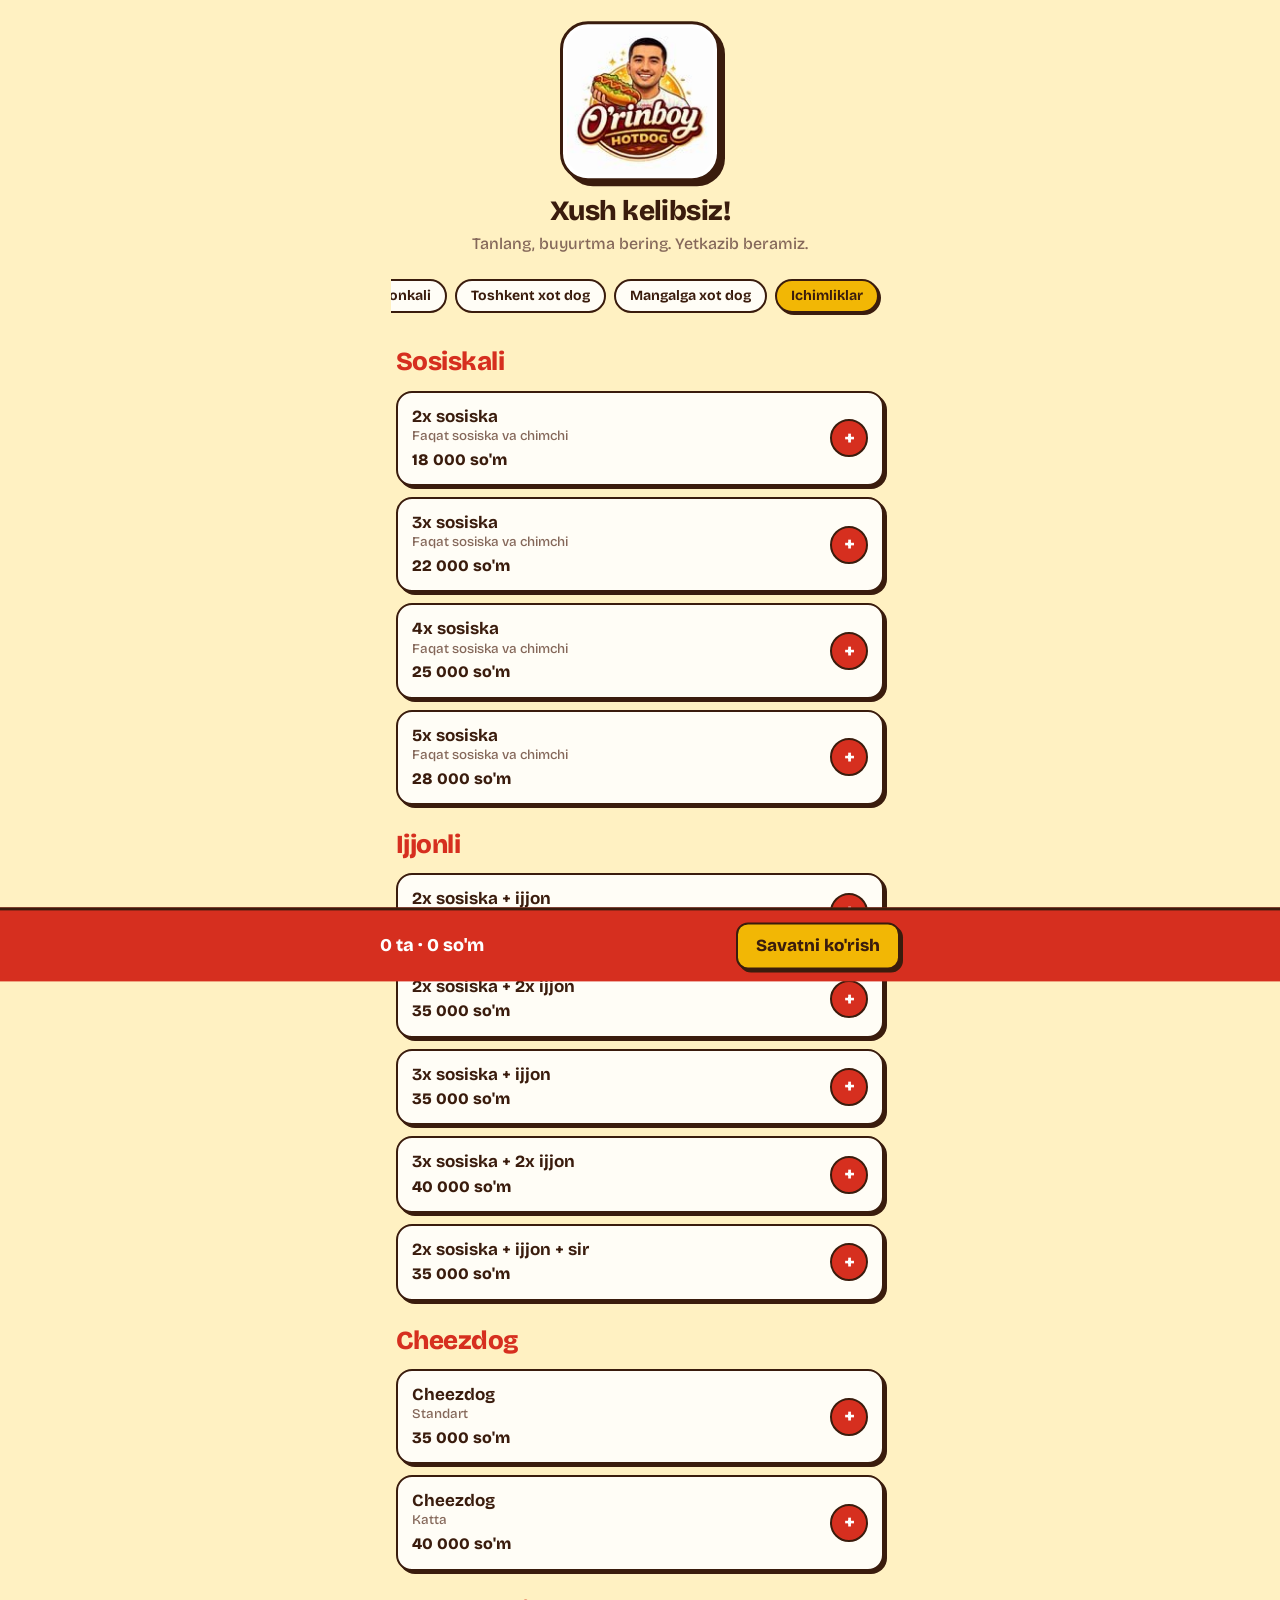
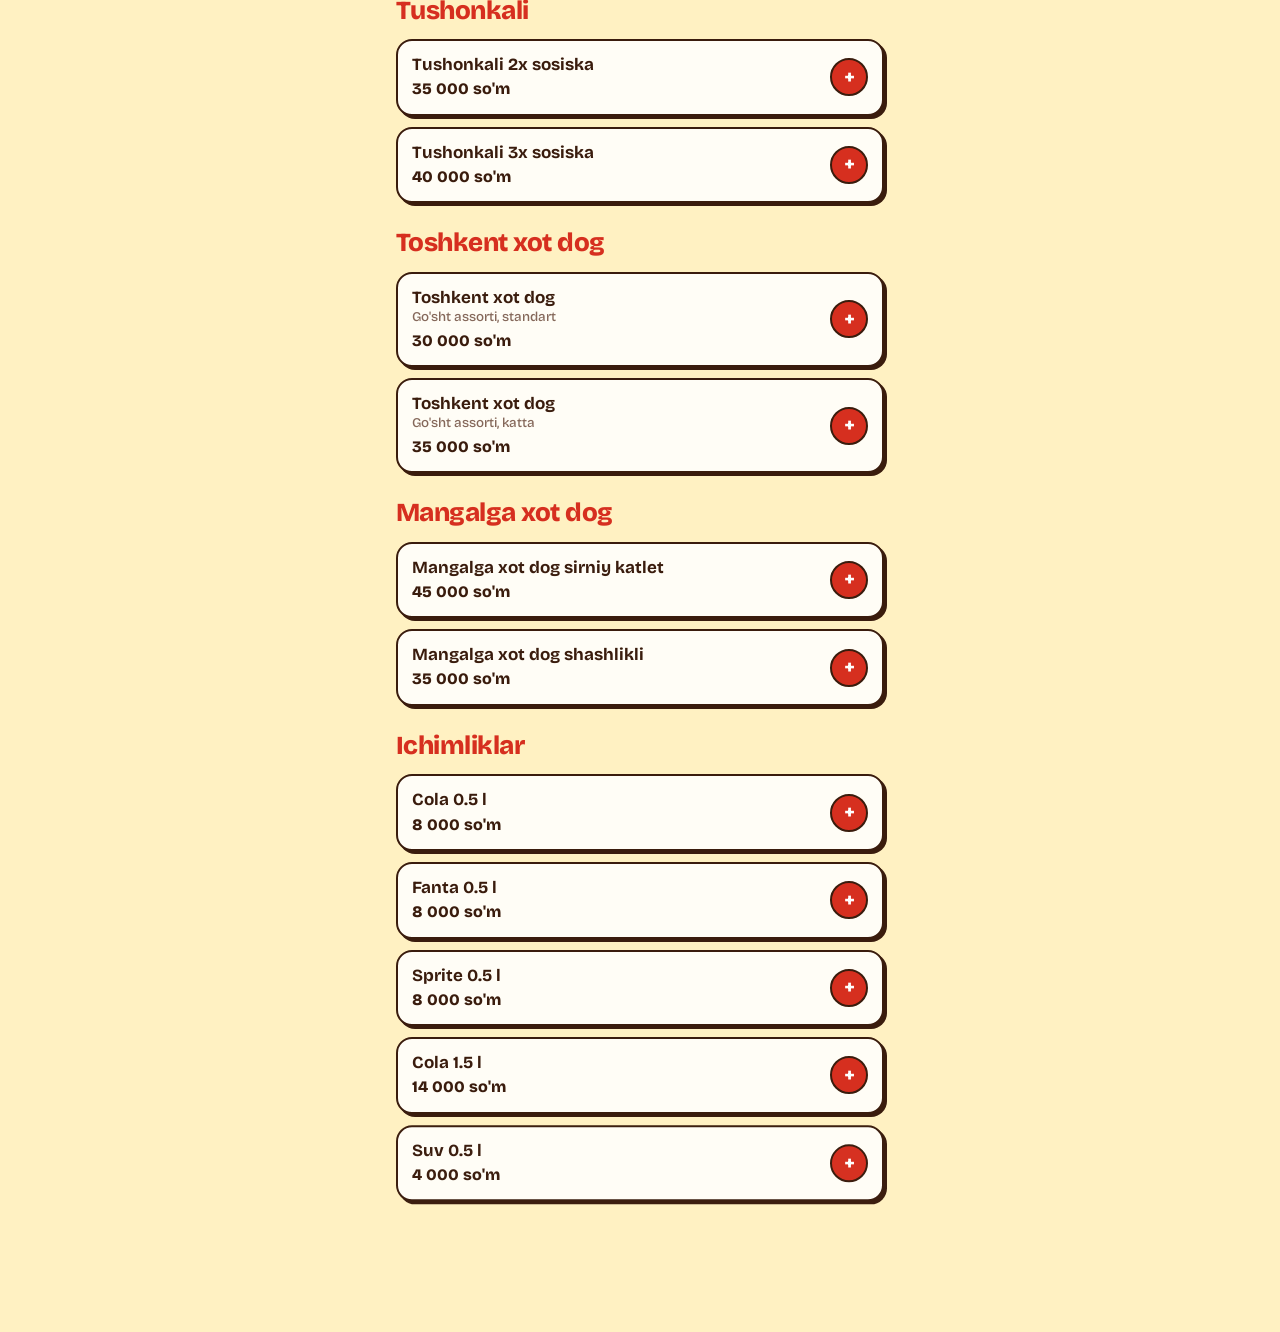
==== commit 646a1b41: "Inline CSS and JS into admin.html; fix static file 404 errors" ====
--- a/index.html
+++ b/index.html
@@ -13,7 +13,7 @@
     />
     <script src="https://telegram.org/js/telegram-web-app.js"></script>
     <script src="https://cdnjs.cloudflare.com/ajax/libs/gsap/3.12.5/gsap.min.js"></script>
-    <link rel="stylesheet" href="style.css">
+    <link rel="stylesheet" href="./style.css">
   </head>
   <body>
     <main>
@@ -27,6 +27,7 @@
           <div class="hello t" id="hello"></div>
           <p class="sub t">Tanlang, buyurtma bering. Yetkazib beramiz.</p>
         </div>
+        <div class="editbar" id="editbar" hidden></div>
         <nav class="chips" id="chips" aria-label="Bo'limlar"></nav>
         <div id="list"></div>
       </section>
@@ -97,6 +98,8 @@
       </div>
     </div>
 
-    <script src="app.js"></script>
+    <script type="module" src="./app.js">
+      
+    </script>
   </body>
 </html>
--- a/style.css
+++ b/style.css
@@ -94,11 +94,11 @@
   gap: 8px;
   overflow-x: auto;
   padding: 9px 10px;
-  margin: 4px 0 6px;
-  background: var(--card);
-  border: 2px solid var(--ink);
-  border-radius: 18px;
-  box-shadow: 3px 3px 0 var(--sh);
+  margin: 4px -5px 6px;
+  background: var(--bg);
+  /* border: 2px solid var(--ink); */
+  /* border-radius: 18px; */
+  /* box-shadow: 3px 3px 0 var(--sh); */
   scrollbar-width: none;
 }
 .chips::-webkit-scrollbar {
@@ -290,6 +290,31 @@
   letter-spacing: -0.03em;
   margin: 10px 0 8px;
 }
+.item.sold {
+  opacity: 0.55;
+}
+.soldtag {
+  display: inline-block;
+  border: 2px solid var(--ink);
+  border-radius: 99px;
+  padding: 0 10px;
+  font-size: 13px;
+  font-weight: 800;
+  background: var(--card);
+}
+.step button:disabled {
+  opacity: 0.35;
+  cursor: default;
+}
+.editbar {
+  background: var(--mustard);
+  color: #3a1c0d;
+  border: 2px solid var(--ink);
+  border-radius: 12px;
+  padding: 10px 14px;
+  font-weight: 800;
+  margin: 8px 0;
+}
 .err {
   color: var(--red);
   min-height: 22px;
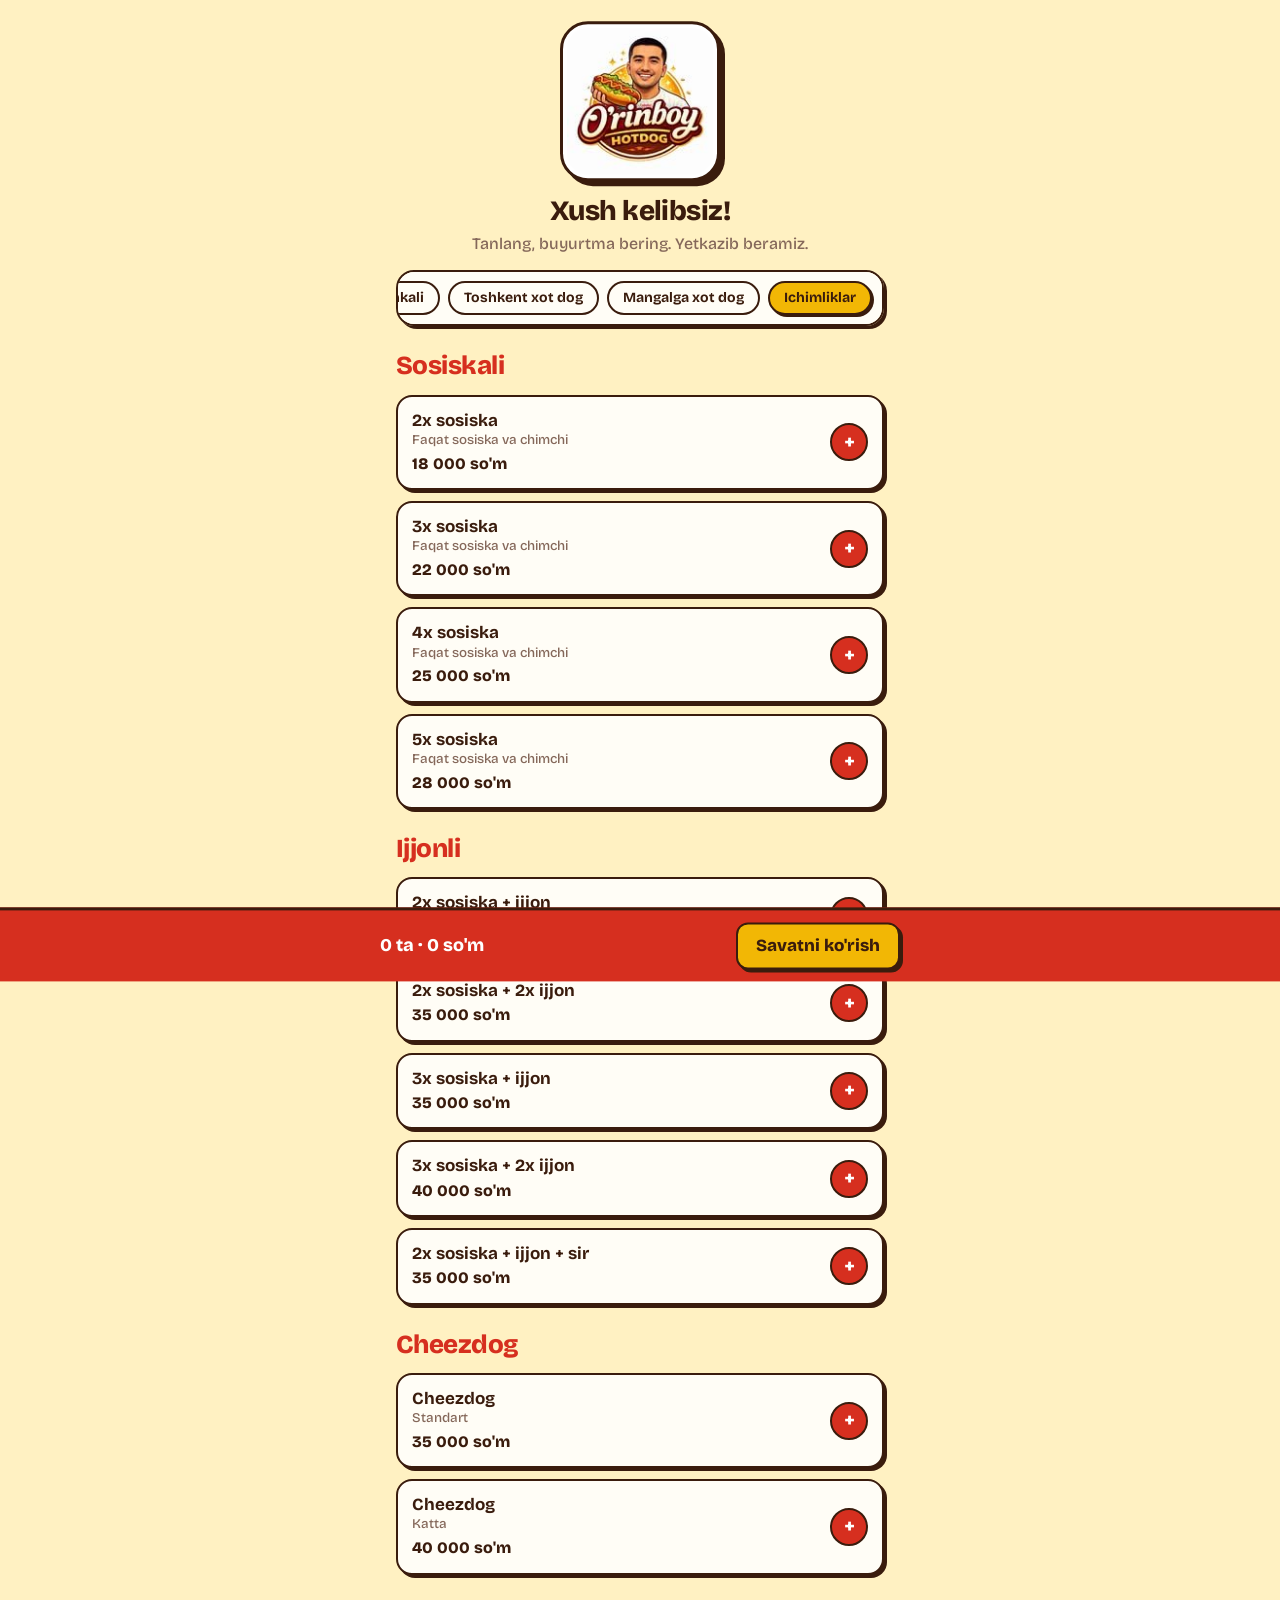
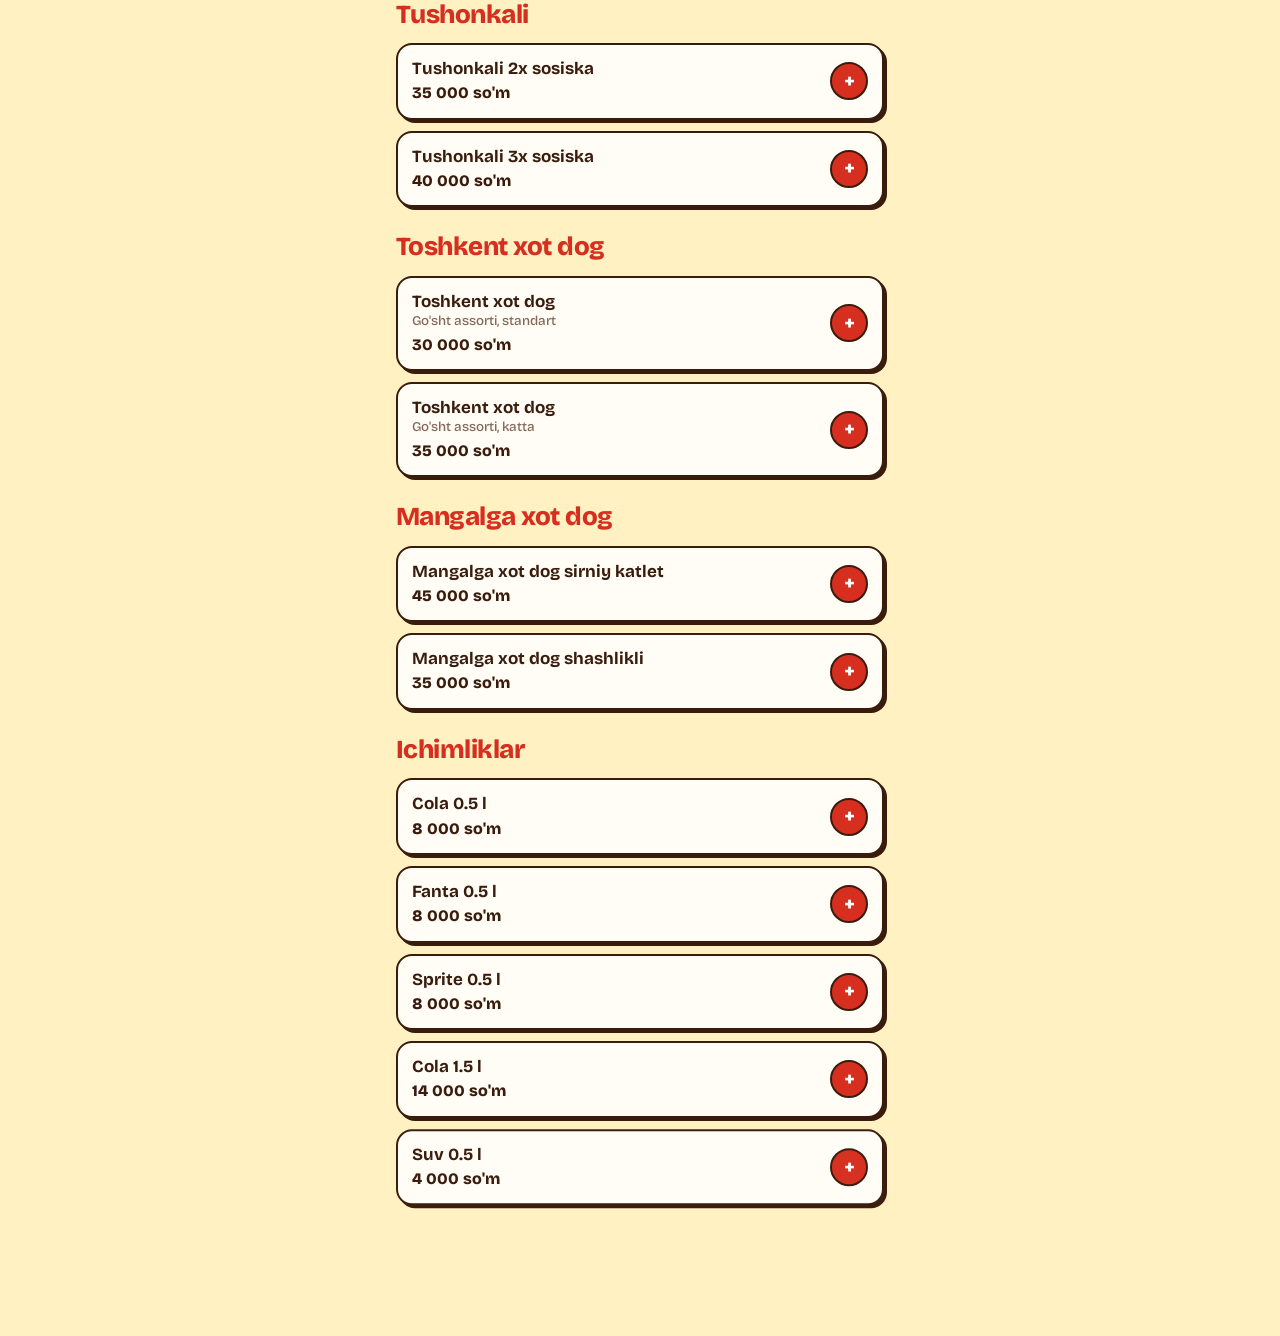
==== commit a4482def: "all changed" ====
--- a/index.html
+++ b/index.html
@@ -33,11 +33,16 @@
       </section>
 
       <section id="checkout" hidden>
+        <div class="topsum" aria-live="polite">
+          <span id="topl">Umumiy summa</span><b id="topv">0 so'm</b>
+        </div>
         <button class="back" id="back">Menyuga qaytish</button>
         <h1>Buyurtmangiz</h1>
         <div id="summary"></div>
-        <label for="addr">Yetkazish manzili</label>
-        <textarea id="addr" rows="2"></textarea>
+        <label for="zsel">Hududingizni tanlang</label>
+        <select id="zsel"></select>
+        <p class="zinfo" id="zinfo" aria-live="polite"></p>
+        <p class="addrinfo" id="addrinfo" hidden></p>
         <label for="note">Izoh (ixtiyoriy)</label>
         <input id="note" placeholder="Masalan: achchiq sous kam bo'lsin" />
         <label id="paylbl">To'lov turi</label>
@@ -98,8 +103,6 @@
       </div>
     </div>
 
-    <script type="module" src="./app.js">
-      
-    </script>
+    <script type="module" src="./app.js"></script>
   </body>
 </html>
--- a/style.css
+++ b/style.css
@@ -94,11 +94,11 @@
   gap: 8px;
   overflow-x: auto;
   padding: 9px 10px;
-  margin: 4px -5px 6px;
-  background: var(--bg);
-  /* border: 2px solid var(--ink); */
-  /* border-radius: 18px; */
-  /* box-shadow: 3px 3px 0 var(--sh); */
+  margin: 4px 0 6px;
+  background: var(--card);
+  border: 2px solid var(--ink);
+  border-radius: 18px;
+  box-shadow: 3px 3px 0 var(--sh);
   scrollbar-width: none;
 }
 .chips::-webkit-scrollbar {
@@ -315,6 +315,72 @@
   font-weight: 800;
   margin: 8px 0;
 }
+.topsum {
+  position: sticky;
+  top: calc(env(safe-area-inset-top, 0px) + 10px);
+  z-index: 13;
+  display: flex;
+  justify-content: space-between;
+  align-items: center;
+  gap: 10px;
+  background: var(--red);
+  color: #fff;
+  border: 2px solid var(--ink);
+  border-radius: 16px;
+  padding: 12px 16px;
+  box-shadow: 3px 3px 0 var(--sh);
+  margin: 4px 0 6px;
+  font-weight: 700;
+}
+.topsum b {
+  font-size: 22px;
+  font-weight: 800;
+}
+select {
+  width: 100%;
+  font: inherit;
+  color: var(--ink);
+  background: var(--card);
+  border: 2px solid var(--ink);
+  border-radius: 12px;
+  padding: 13px 12px;
+}
+.zinfo {
+  font-weight: 800;
+  min-height: 24px;
+  margin: 10px 0 0;
+}
+.addrinfo {
+  color: var(--mute);
+  margin: 4px 0 0;
+}
+.zones {
+  display: grid;
+  gap: 10px;
+}
+.zones button {
+  display: flex;
+  justify-content: space-between;
+  align-items: center;
+  gap: 10px;
+  border: 2px solid var(--ink);
+  background: var(--card);
+  color: var(--ink);
+  border-radius: 14px;
+  padding: 13px 14px;
+  font:
+    700 15px "Bricolage Grotesque",
+    system-ui,
+    sans-serif;
+  cursor: pointer;
+  box-shadow: 3px 3px 0 var(--sh);
+  text-align: left;
+  transition: background 0.2s;
+}
+.zones button.on {
+  background: var(--mustard);
+  color: #3a1c0d;
+}
 .err {
   color: var(--red);
   min-height: 22px;
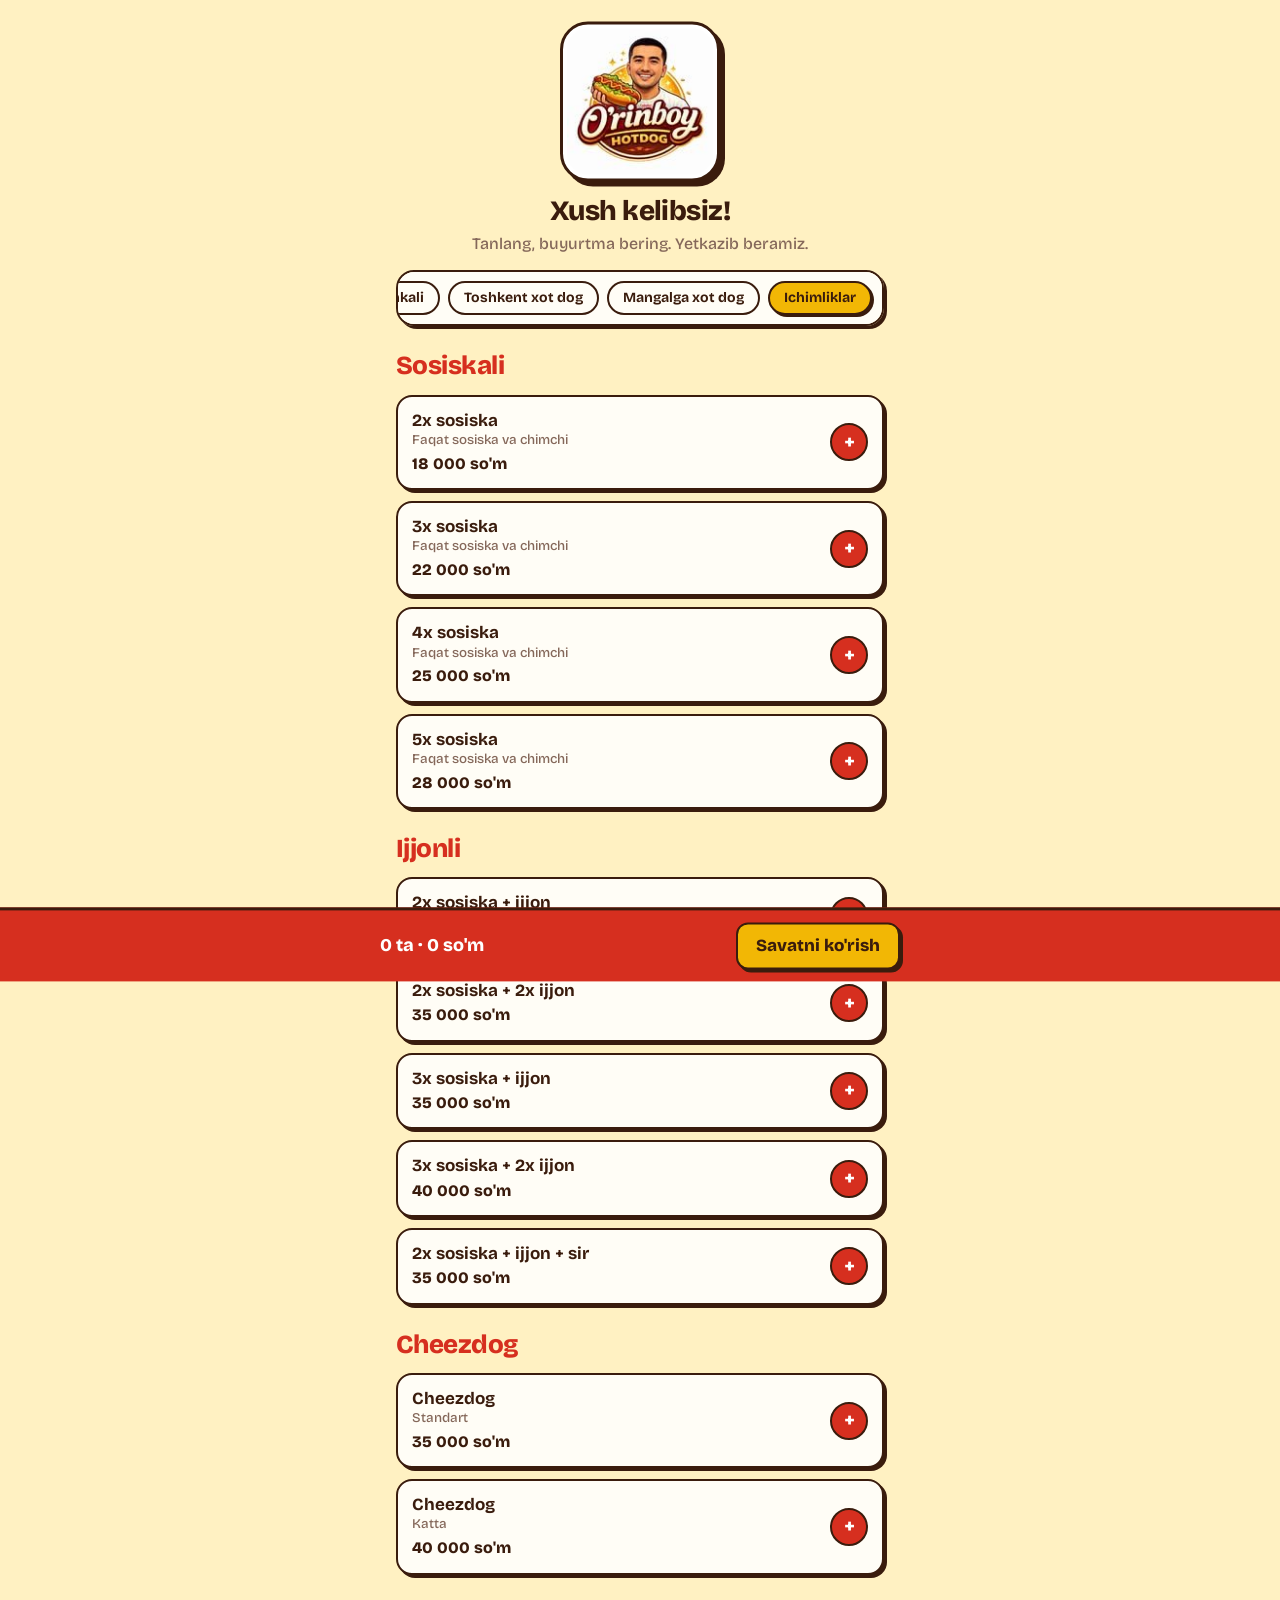
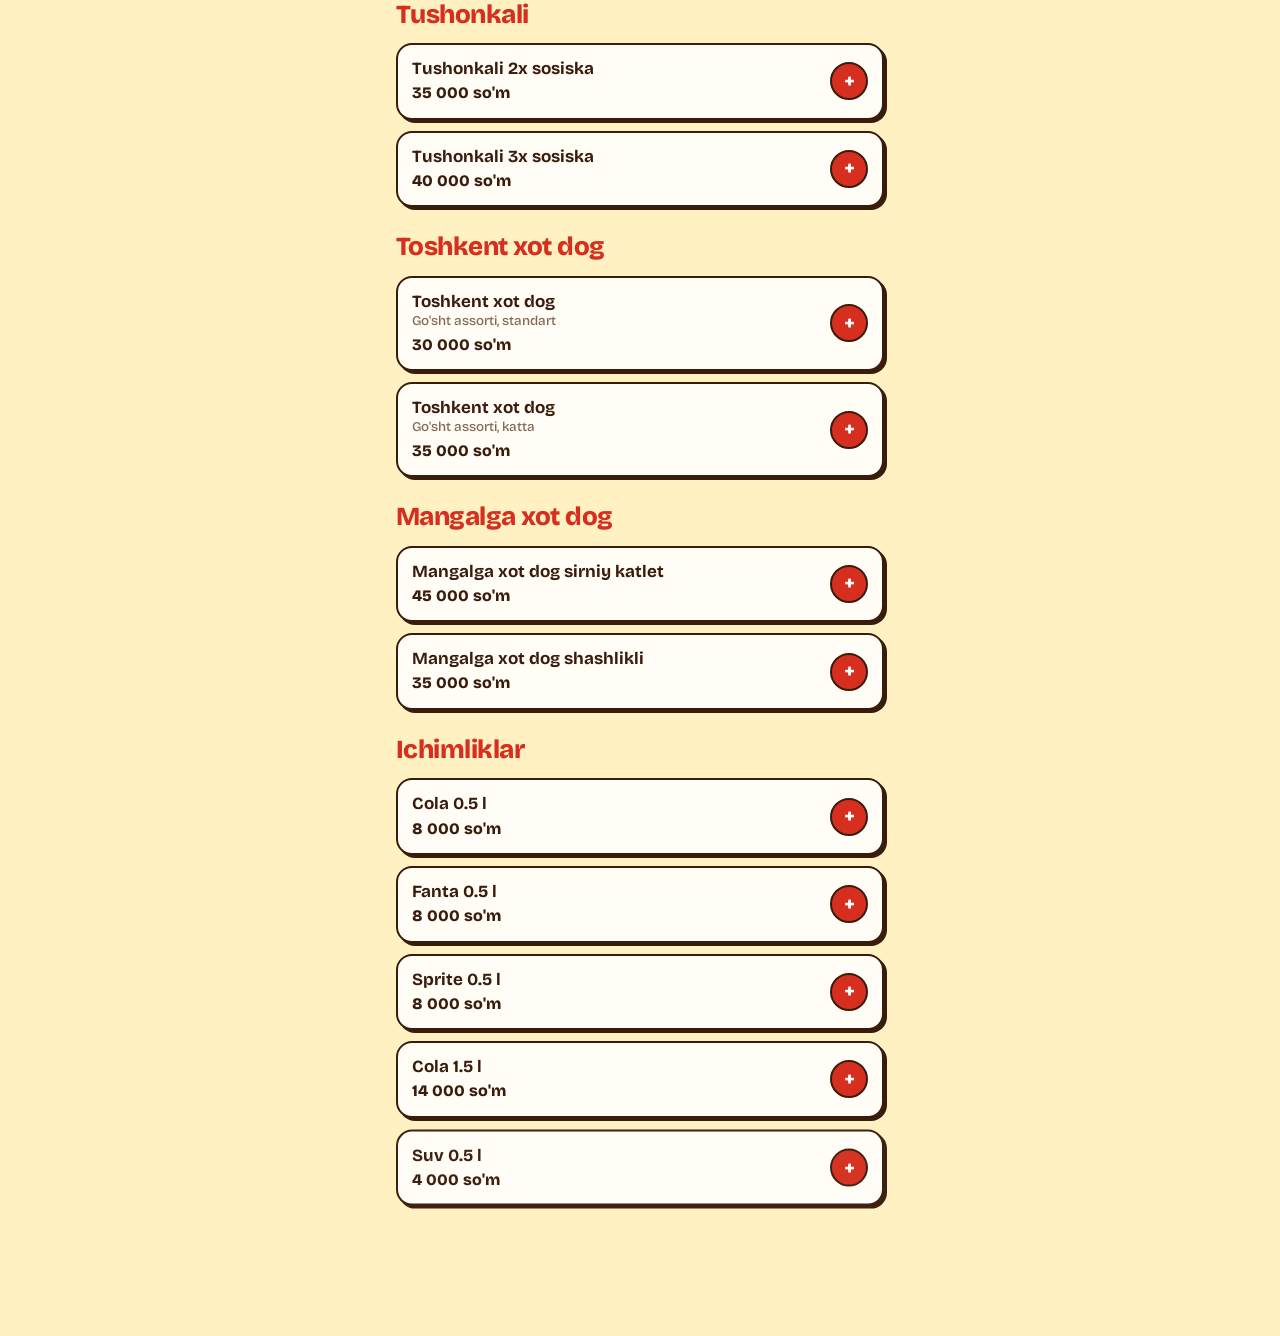
==== commit 82c65bb1: "yangilash" ====
--- a/index.html
+++ b/index.html
@@ -1,108 +1,67 @@
-<!doctype html>
+<!DOCTYPE html>
 <html lang="uz">
-  <head>
-    <meta charset="utf-8" />
-    <meta
-      name="viewport"
-      content="width=device-width, initial-scale=1, viewport-fit=cover"
-    />
-    <title>O'rinboy Hotdog</title>
-    <link
-      href="https://fonts.googleapis.com/css2?family=Bricolage+Grotesque:wght@500;700;800&display=swap"
-      rel="stylesheet"
-    />
-    <script src="https://telegram.org/js/telegram-web-app.js"></script>
-    <script src="https://cdnjs.cloudflare.com/ajax/libs/gsap/3.12.5/gsap.min.js"></script>
-    <link rel="stylesheet" href="./style.css">
-  </head>
-  <body>
-    <main>
-      <section id="menu">
-        <div class="hero">
-          <img
-            class="logo"
-            alt="O'rinboy Hotdog"
-            src="[data-uri]"
-          />
-          <div class="hello t" id="hello"></div>
-          <p class="sub t">Tanlang, buyurtma bering. Yetkazib beramiz.</p>
-        </div>
-        <div class="editbar" id="editbar" hidden></div>
-        <nav class="chips" id="chips" aria-label="Bo'limlar"></nav>
-        <div id="list"></div>
-      </section>
+<head>
+<meta charset="utf-8">
+<meta name="viewport" content="width=device-width, initial-scale=1, viewport-fit=cover">
+<title>O'rinboy Hotdog</title>
+<link href="https://fonts.googleapis.com/css2?family=Bricolage+Grotesque:wght@500;700;800&display=swap" rel="stylesheet">
+<script src="https://telegram.org/js/telegram-web-app.js"></script>
+<script src="https://cdnjs.cloudflare.com/ajax/libs/gsap/3.12.5/gsap.min.js"></script>
+<link rel="stylesheet" href="style.css">
+</head>
+<body>
+<main>
+  <section id="menu">
+    <div class="hero">
+      <img class="logo" alt="O'rinboy Hotdog" src="[data-uri]">
+      <div class="hello t" id="hello"></div>
+      <p class="sub t">Tanlang, buyurtma bering. Yetkazib beramiz.</p>
+    </div>
+    <div class="editbar" id="editbar" hidden></div>
+    <nav class="chips" id="chips" aria-label="Bo'limlar"></nav>
+    <div id="list"></div>
+  </section>
 
-      <section id="checkout" hidden>
-        <div class="topsum" aria-live="polite">
-          <span id="topl">Umumiy summa</span><b id="topv">0 so'm</b>
-        </div>
-        <button class="back" id="back">Menyuga qaytish</button>
-        <h1>Buyurtmangiz</h1>
-        <div id="summary"></div>
-        <label for="zsel">Hududingizni tanlang</label>
-        <select id="zsel"></select>
-        <p class="zinfo" id="zinfo" aria-live="polite"></p>
-        <p class="addrinfo" id="addrinfo" hidden></p>
-        <label for="note">Izoh (ixtiyoriy)</label>
-        <input id="note" placeholder="Masalan: achchiq sous kam bo'lsin" />
-        <label id="paylbl">To'lov turi</label>
-        <div class="pay" id="pay" role="radiogroup" aria-labelledby="paylbl">
-          <button
-            type="button"
-            class="on"
-            data-p="cash"
-            role="radio"
-            aria-checked="true"
-          >
-            💵 Naqd
-          </button>
-          <button type="button" data-p="card" role="radio" aria-checked="false">
-            💳 Kartaga o'tkazma
-          </button>
-        </div>
-        <p class="payhint" id="payhint"></p>
-        <p class="err" id="err" role="alert"></p>
-        <button class="cta" id="send" style="width: 100%; margin-top: 6px">
-          Buyurtmani yuborish
-        </button>
-      </section>
+  <section id="checkout" hidden>
+    <div class="topsum" aria-live="polite"><span id="topl">Umumiy summa</span><b id="topv">0 so'm</b></div>
+    <button class="back" id="back">Menyuga qaytish</button>
+    <h1>Buyurtmangiz</h1>
+    <div id="summary"></div>
+    <label for="zq">Hududingiz</label>
+    <div class="combo" id="combo">
+      <input id="zq" role="combobox" aria-expanded="false" aria-controls="zlist" aria-autocomplete="list" autocomplete="off" placeholder="Hududni yozing yoki ro'yxatdan tanlang">
+      <button type="button" id="ztog" aria-label="Hududlar ro'yxatini ochish">▾</button>
+      <ul id="zlist" role="listbox" hidden></ul>
+    </div>
+    <p class="zinfo" id="zinfo" aria-live="polite"></p>
+    <p class="addrinfo" id="addrinfo" hidden></p>
+    <label for="note">Izoh (ixtiyoriy)</label>
+    <input id="note" placeholder="Masalan: achchiq sous kam bo'lsin">
+    <label id="paylbl">To'lov turi</label>
+    <div class="pay" id="pay" role="radiogroup" aria-labelledby="paylbl">
+      <button type="button" class="on" data-p="cash" role="radio" aria-checked="true">💵 Naqd</button>
+      <button type="button" data-p="card" role="radio" aria-checked="false">💳 Kartaga o'tkazma</button>
+    </div>
+    <p class="payhint" id="payhint"></p>
+    <p class="err" id="err" role="alert"></p>
+    <button class="cta" id="send" style="width:100%;margin-top:6px">Buyurtmani yuborish</button>
+  </section>
 
-      <section id="done" class="done" hidden>
-        <svg viewBox="0 0 52 52" width="92" height="92">
-          <circle
-            cx="26"
-            cy="26"
-            r="24"
-            fill="var(--mustard)"
-            stroke="var(--ink)"
-            stroke-width="2.5"
-          />
-          <path
-            id="ck"
-            d="M14 27l8 8 16-17"
-            fill="none"
-            stroke="var(--ink)"
-            stroke-width="4"
-            stroke-linecap="round"
-            stroke-linejoin="round"
-            stroke-dasharray="60"
-          />
-        </svg>
-        <h2>Buyurtma qabul qilindi</h2>
-        <p class="sub">Tez orada operator siz bilan bog'lanadi.</p>
-        <button class="cta" id="again">Yangi buyurtma</button>
-      </section>
-    </main>
+  <section id="done" class="done" hidden>
+    <svg viewBox="0 0 52 52" width="92" height="92"><circle cx="26" cy="26" r="24" fill="var(--mustard)" stroke="var(--ink)" stroke-width="2.5"/><path id="ck" d="M14 27l8 8 16-17" fill="none" stroke="var(--ink)" stroke-width="4" stroke-linecap="round" stroke-linejoin="round" stroke-dasharray="60"/></svg>
+    <h2>Buyurtma qabul qilindi</h2>
+    <p class="sub">Tez orada operator siz bilan bog'lanadi.</p>
+    <button class="cta" id="again">Yangi buyurtma</button>
+  </section>
+</main>
 
-    <div class="bar" id="bar">
-      <div class="bar-in">
-        <div class="sum">
-          <span id="cnt">0</span> ta &middot; <span id="total">0 so'm</span>
-        </div>
-        <button id="go">Savatni ko'rish</button>
-      </div>
-    </div>
+<div class="bar" id="bar">
+  <div class="bar-in">
+    <div class="sum"><span id="cnt">0</span> ta &middot; <span id="total">0 so'm</span></div>
+    <button id="go">Savatni ko'rish</button>
+  </div>
+</div>
 
-    <script type="module" src="./app.js"></script>
-  </body>
-</html>
+<script type="module" src="app.js"></script>
+</body>
+</html>
--- a/style.css
+++ b/style.css
@@ -350,6 +350,64 @@
   min-height: 24px;
   margin: 10px 0 0;
 }
+.zinfo.bad {
+  color: var(--red);
+}
+.combo {
+  position: relative;
+}
+.combo input {
+  padding-right: 46px;
+}
+.combo #ztog {
+  position: absolute;
+  right: 6px;
+  top: 6px;
+  width: 36px;
+  height: 36px;
+  border: 0;
+  background: transparent;
+  color: var(--ink);
+  font-size: 18px;
+  cursor: pointer;
+}
+#zlist {
+  position: absolute;
+  left: 0;
+  right: 0;
+  top: calc(100% + 6px);
+  z-index: 30;
+  margin: 0;
+  padding: 6px;
+  list-style: none;
+  max-height: 260px;
+  overflow-y: auto;
+  background: var(--card);
+  border: 2px solid var(--ink);
+  border-radius: 12px;
+  box-shadow: 4px 4px 0 var(--sh);
+}
+#zlist li {
+  display: flex;
+  justify-content: space-between;
+  gap: 10px;
+  padding: 10px;
+  border-radius: 8px;
+  cursor: pointer;
+  font-weight: 700;
+}
+#zlist li.act,
+#zlist li:hover {
+  background: var(--mustard);
+  color: #3a1c0d;
+}
+#zlist li.none {
+  cursor: default;
+  color: var(--red);
+}
+#zlist li.none:hover {
+  background: none;
+}
 .addrinfo {
   color: var(--mute);
   margin: 4px 0 0;
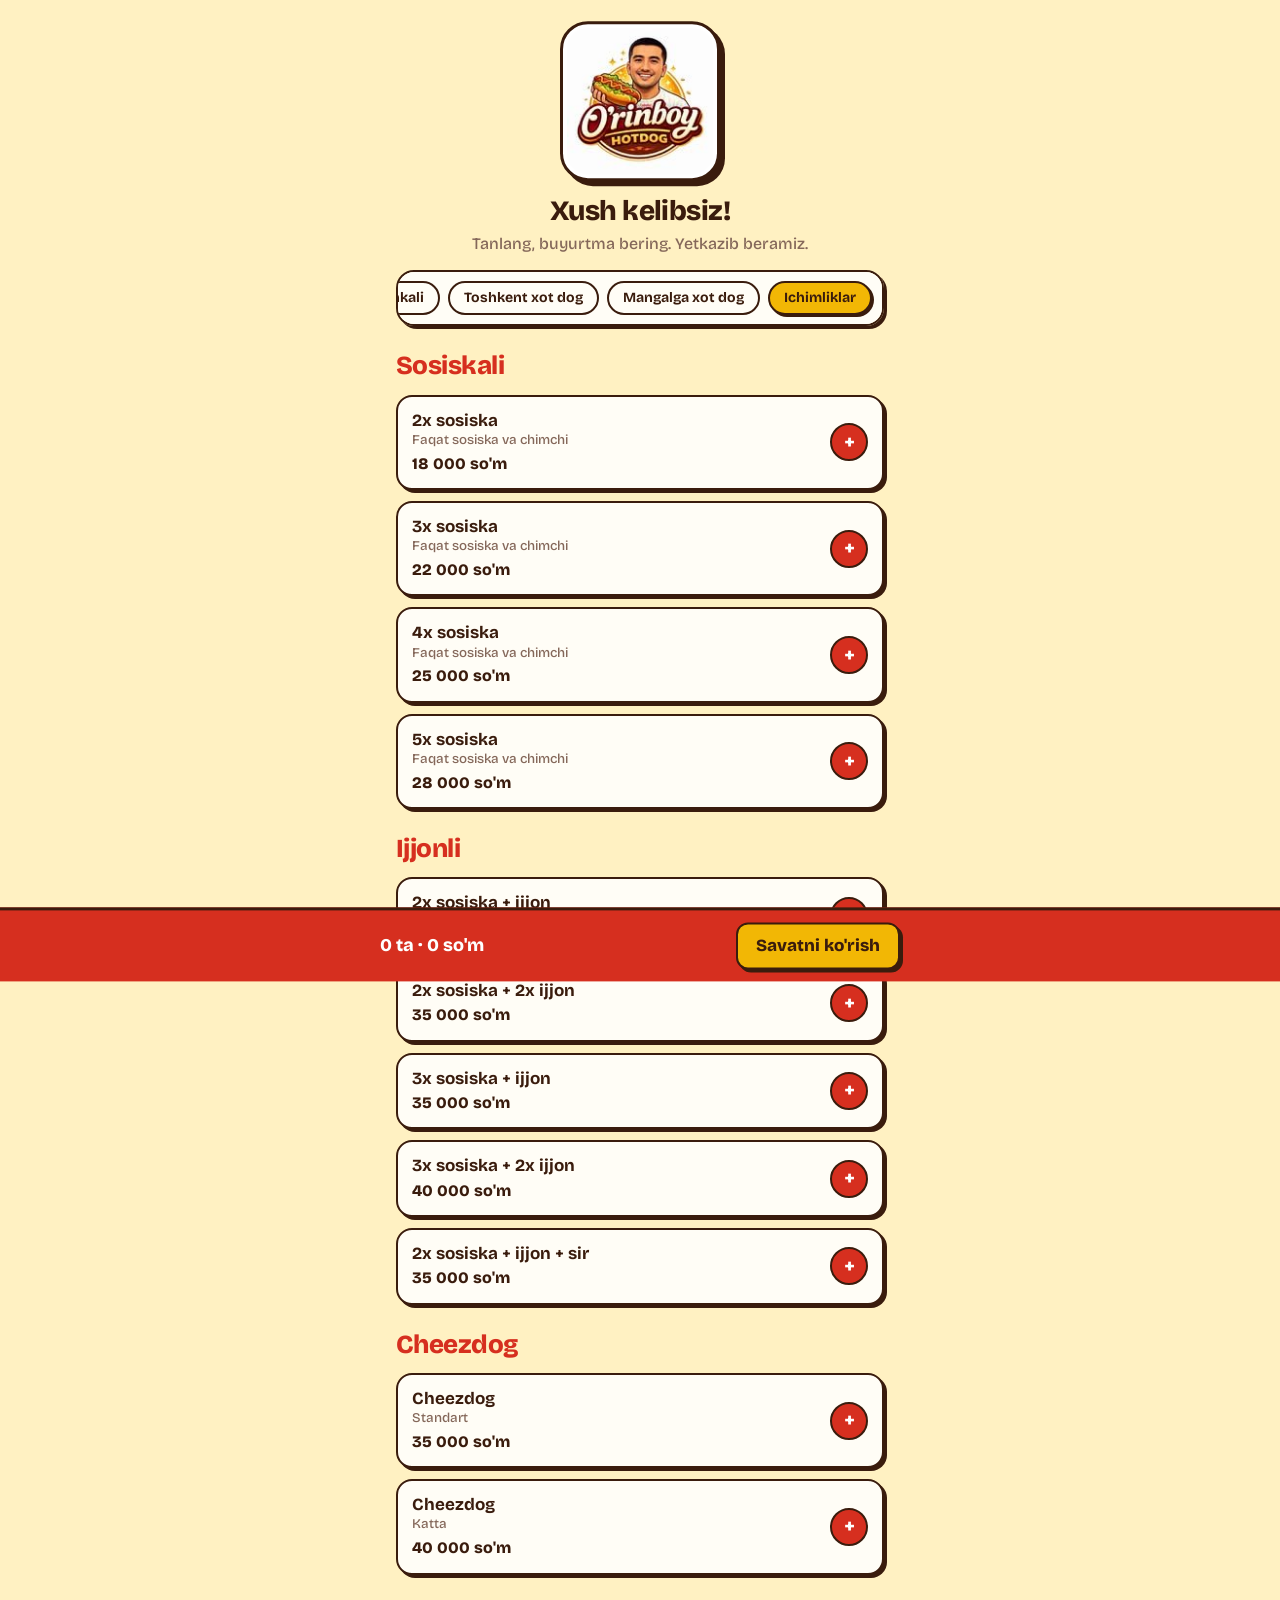
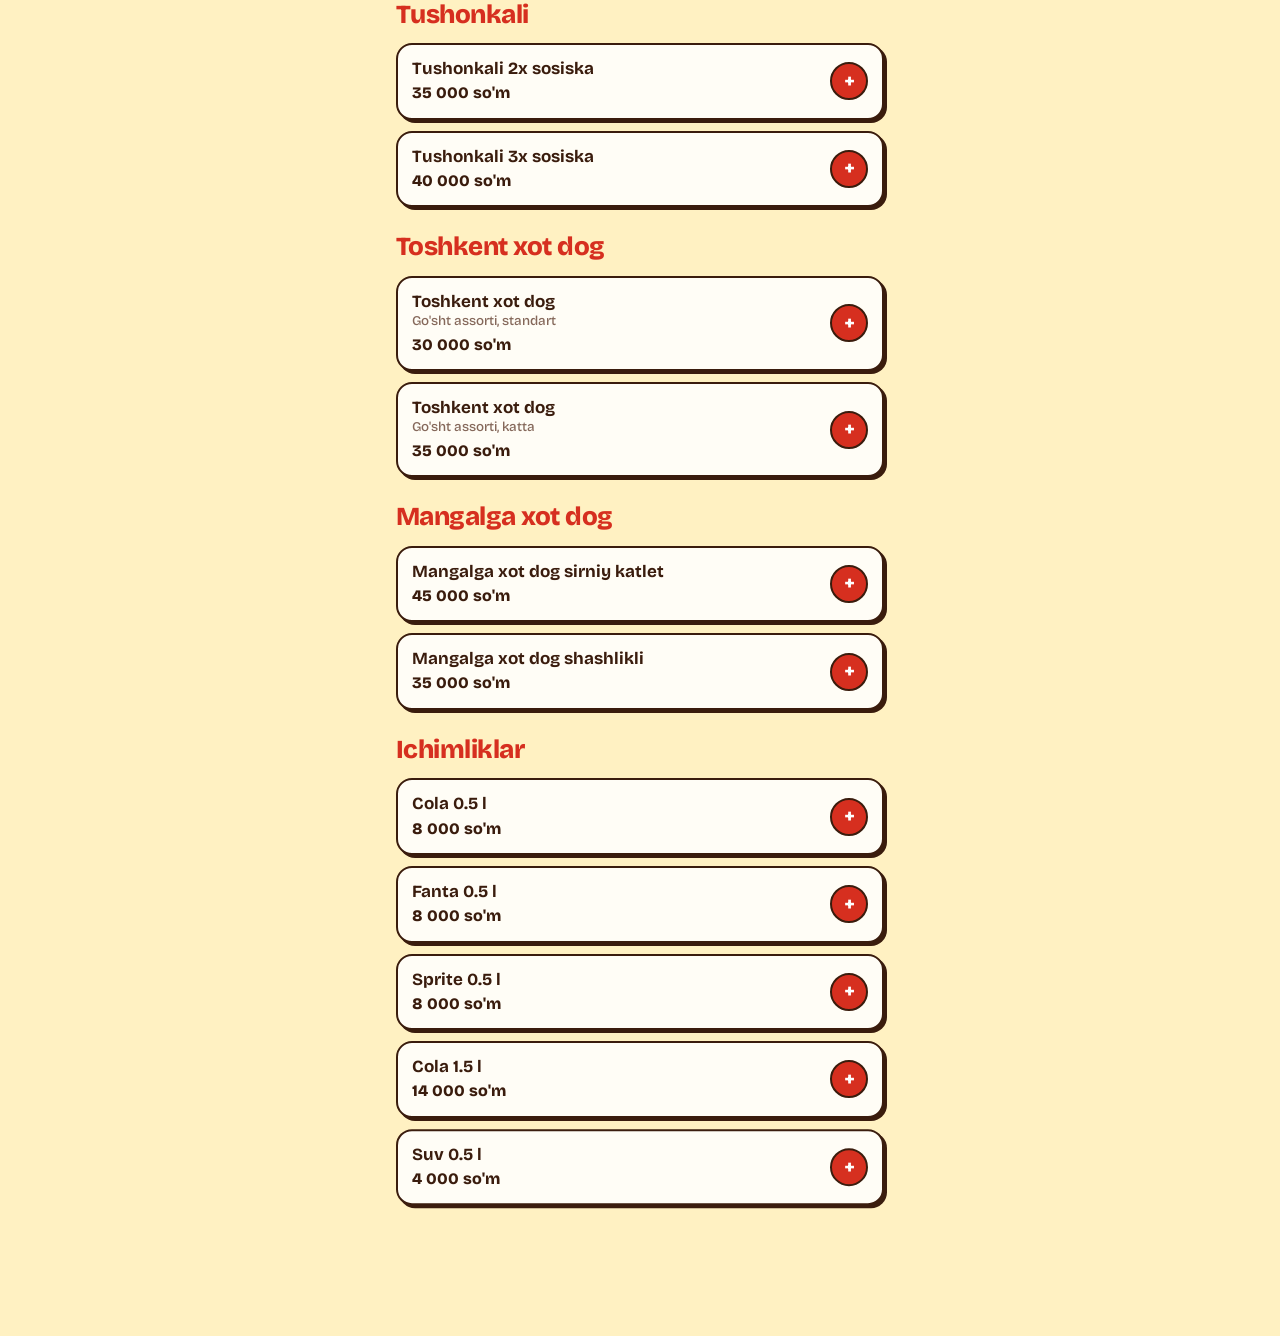
==== commit 71407e0f: "ish vaqti" ====
--- a/index.html
+++ b/index.html
@@ -1,67 +1,127 @@
-<!DOCTYPE html>
+<!doctype html>
 <html lang="uz">
-<head>
-<meta charset="utf-8">
-<meta name="viewport" content="width=device-width, initial-scale=1, viewport-fit=cover">
-<title>O'rinboy Hotdog</title>
-<link href="https://fonts.googleapis.com/css2?family=Bricolage+Grotesque:wght@500;700;800&display=swap" rel="stylesheet">
-<script src="https://telegram.org/js/telegram-web-app.js"></script>
-<script src="https://cdnjs.cloudflare.com/ajax/libs/gsap/3.12.5/gsap.min.js"></script>
-<link rel="stylesheet" href="style.css">
-</head>
-<body>
-<main>
-  <section id="menu">
-    <div class="hero">
-      <img class="logo" alt="O'rinboy Hotdog" src="[data-uri]">
-      <div class="hello t" id="hello"></div>
-      <p class="sub t">Tanlang, buyurtma bering. Yetkazib beramiz.</p>
+  <head>
+    <meta charset="utf-8" />
+    <meta
+      name="viewport"
+      content="width=device-width, initial-scale=1, viewport-fit=cover"
+    />
+    <title>O'rinboy Hotdog</title>
+    <link
+      href="https://fonts.googleapis.com/css2?family=Bricolage+Grotesque:wght@500;700;800&display=swap"
+      rel="stylesheet"
+    />
+    <script src="https://telegram.org/js/telegram-web-app.js"></script>
+    <script src="https://cdnjs.cloudflare.com/ajax/libs/gsap/3.12.5/gsap.min.js"></script>
+    <link rel="stylesheet" href="style.css" />
+  </head>
+  <body>
+    <main>
+      <section id="menu">
+        <div class="hero">
+          <img
+            class="logo"
+            alt="O'rinboy Hotdog"
+            src="[data-uri]"
+          />
+          <div class="hello t" id="hello"></div>
+          <p class="sub t">Tanlang, buyurtma bering. Yetkazib beramiz.</p>
+        </div>
+        <div class="editbar" id="editbar" hidden></div>
+        <div class="closedbar" id="closedbar" hidden></div>
+        <nav class="chips" id="chips" aria-label="Bo'limlar"></nav>
+        <div id="list"></div>
+      </section>
+
+      <section id="checkout" hidden>
+        <div class="topsum" aria-live="polite">
+          <span id="topl">Umumiy summa</span><b id="topv">0 so'm</b>
+        </div>
+        <button class="back" id="back">Menyuga qaytish</button>
+        <h1>Buyurtmangiz</h1>
+        <div id="summary"></div>
+        <label for="zq">Hududingiz</label>
+        <div class="combo" id="combo">
+          <input
+            id="zq"
+            role="combobox"
+            aria-expanded="false"
+            aria-controls="zlist"
+            aria-autocomplete="list"
+            autocomplete="off"
+            placeholder="Hududni yozing yoki ro'yxatdan tanlang"
+          />
+          <button
+            type="button"
+            id="ztog"
+            aria-label="Hududlar ro'yxatini ochish"
+          >
+            ▾
+          </button>
+          <ul id="zlist" role="listbox" hidden></ul>
+        </div>
+        <p class="zinfo" id="zinfo" aria-live="polite"></p>
+        <p class="addrinfo" id="addrinfo" hidden></p>
+        <label for="note">Izoh (ixtiyoriy)</label>
+        <input id="note" placeholder="Masalan: achchiq sous kam bo'lsin" />
+        <label id="paylbl">To'lov turi</label>
+        <div class="pay" id="pay" role="radiogroup" aria-labelledby="paylbl">
+          <button
+            type="button"
+            class="on"
+            data-p="cash"
+            role="radio"
+            aria-checked="true"
+          >
+            💵 Naqd
+          </button>
+          <button type="button" data-p="card" role="radio" aria-checked="false">
+            💳 Kartaga o'tkazma
+          </button>
+        </div>
+        <p class="payhint" id="payhint"></p>
+        <p class="err" id="err" role="alert"></p>
+        <button class="cta" id="send" style="width: 100%; margin-top: 6px">
+          Buyurtmani yuborish
+        </button>
+      </section>
+
+      <section id="done" class="done" hidden>
+        <svg viewBox="0 0 52 52" width="92" height="92">
+          <circle
+            cx="26"
+            cy="26"
+            r="24"
+            fill="var(--mustard)"
+            stroke="var(--ink)"
+            stroke-width="2.5"
+          />
+          <path
+            id="ck"
+            d="M14 27l8 8 16-17"
+            fill="none"
+            stroke="var(--ink)"
+            stroke-width="4"
+            stroke-linecap="round"
+            stroke-linejoin="round"
+            stroke-dasharray="60"
+          />
+        </svg>
+        <h2>Buyurtma qabul qilindi</h2>
+        <p class="sub">Tez orada operator siz bilan bog'lanadi.</p>
+        <button class="cta" id="again">Yangi buyurtma</button>
+      </section>
+    </main>
+
+    <div class="bar" id="bar">
+      <div class="bar-in">
+        <div class="sum">
+          <span id="cnt">0</span> ta &middot; <span id="total">0 so'm</span>
+        </div>
+        <button id="go">Savatni ko'rish</button>
+      </div>
     </div>
-    <div class="editbar" id="editbar" hidden></div>
-    <nav class="chips" id="chips" aria-label="Bo'limlar"></nav>
-    <div id="list"></div>
-  </section>
 
-  <section id="checkout" hidden>
-    <div class="topsum" aria-live="polite"><span id="topl">Umumiy summa</span><b id="topv">0 so'm</b></div>
-    <button class="back" id="back">Menyuga qaytish</button>
-    <h1>Buyurtmangiz</h1>
-    <div id="summary"></div>
-    <label for="zq">Hududingiz</label>
-    <div class="combo" id="combo">
-      <input id="zq" role="combobox" aria-expanded="false" aria-controls="zlist" aria-autocomplete="list" autocomplete="off" placeholder="Hududni yozing yoki ro'yxatdan tanlang">
-      <button type="button" id="ztog" aria-label="Hududlar ro'yxatini ochish">▾</button>
-      <ul id="zlist" role="listbox" hidden></ul>
-    </div>
-    <p class="zinfo" id="zinfo" aria-live="polite"></p>
-    <p class="addrinfo" id="addrinfo" hidden></p>
-    <label for="note">Izoh (ixtiyoriy)</label>
-    <input id="note" placeholder="Masalan: achchiq sous kam bo'lsin">
-    <label id="paylbl">To'lov turi</label>
-    <div class="pay" id="pay" role="radiogroup" aria-labelledby="paylbl">
-      <button type="button" class="on" data-p="cash" role="radio" aria-checked="true">💵 Naqd</button>
-      <button type="button" data-p="card" role="radio" aria-checked="false">💳 Kartaga o'tkazma</button>
-    </div>
-    <p class="payhint" id="payhint"></p>
-    <p class="err" id="err" role="alert"></p>
-    <button class="cta" id="send" style="width:100%;margin-top:6px">Buyurtmani yuborish</button>
-  </section>
-
-  <section id="done" class="done" hidden>
-    <svg viewBox="0 0 52 52" width="92" height="92"><circle cx="26" cy="26" r="24" fill="var(--mustard)" stroke="var(--ink)" stroke-width="2.5"/><path id="ck" d="M14 27l8 8 16-17" fill="none" stroke="var(--ink)" stroke-width="4" stroke-linecap="round" stroke-linejoin="round" stroke-dasharray="60"/></svg>
-    <h2>Buyurtma qabul qilindi</h2>
-    <p class="sub">Tez orada operator siz bilan bog'lanadi.</p>
-    <button class="cta" id="again">Yangi buyurtma</button>
-  </section>
-</main>
-
-<div class="bar" id="bar">
-  <div class="bar-in">
-    <div class="sum"><span id="cnt">0</span> ta &middot; <span id="total">0 so'm</span></div>
-    <button id="go">Savatni ko'rish</button>
-  </div>
-</div>
-
-<script type="module" src="app.js"></script>
-</body>
-</html>+    <script type="module" src="app.js"></script>
+  </body>
+</html>
--- a/style.css
+++ b/style.css
@@ -306,6 +306,16 @@
   opacity: 0.35;
   cursor: default;
 }
+.closedbar {
+  background: var(--red);
+  color: #fff;
+  border: 2px solid var(--ink);
+  border-radius: 12px;
+  padding: 12px 14px;
+  font-weight: 800;
+  margin: 8px 0;
+  white-space: pre-line;
+}
 .editbar {
   background: var(--mustard);
   color: #3a1c0d;
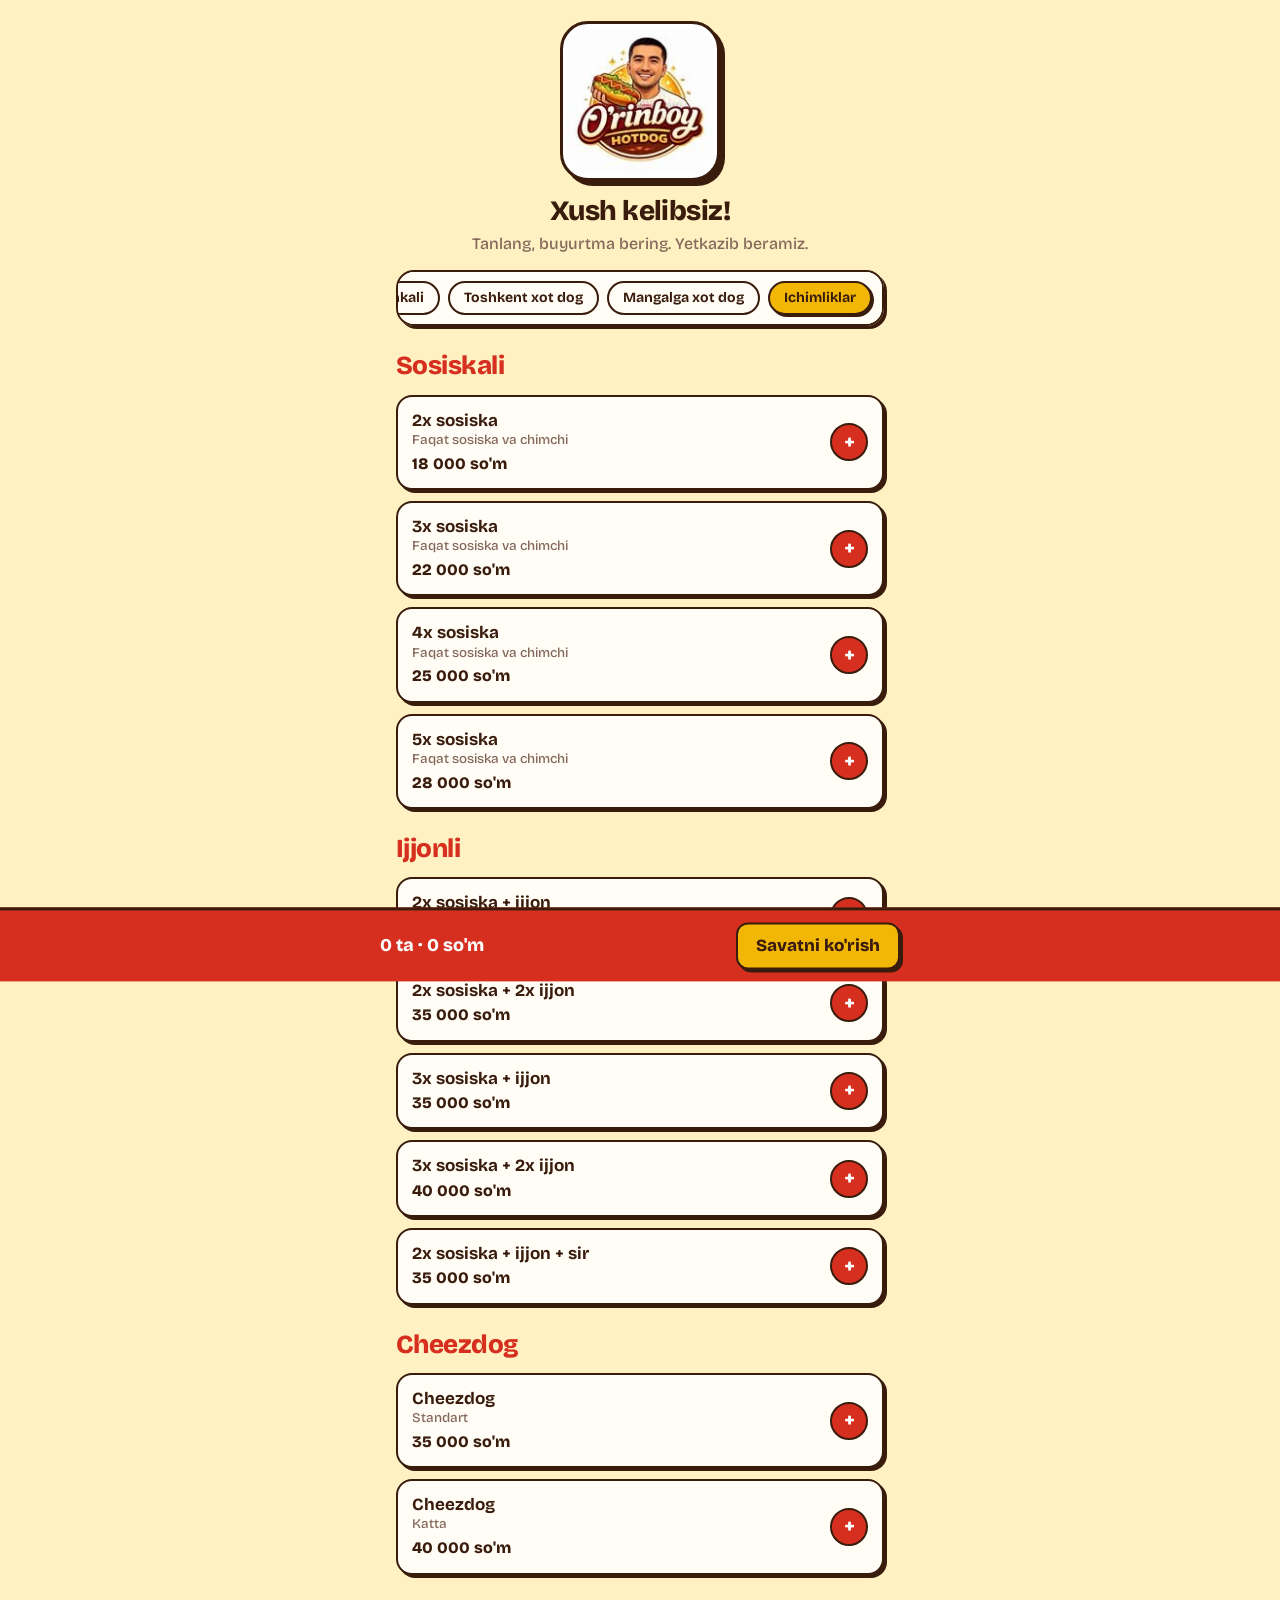
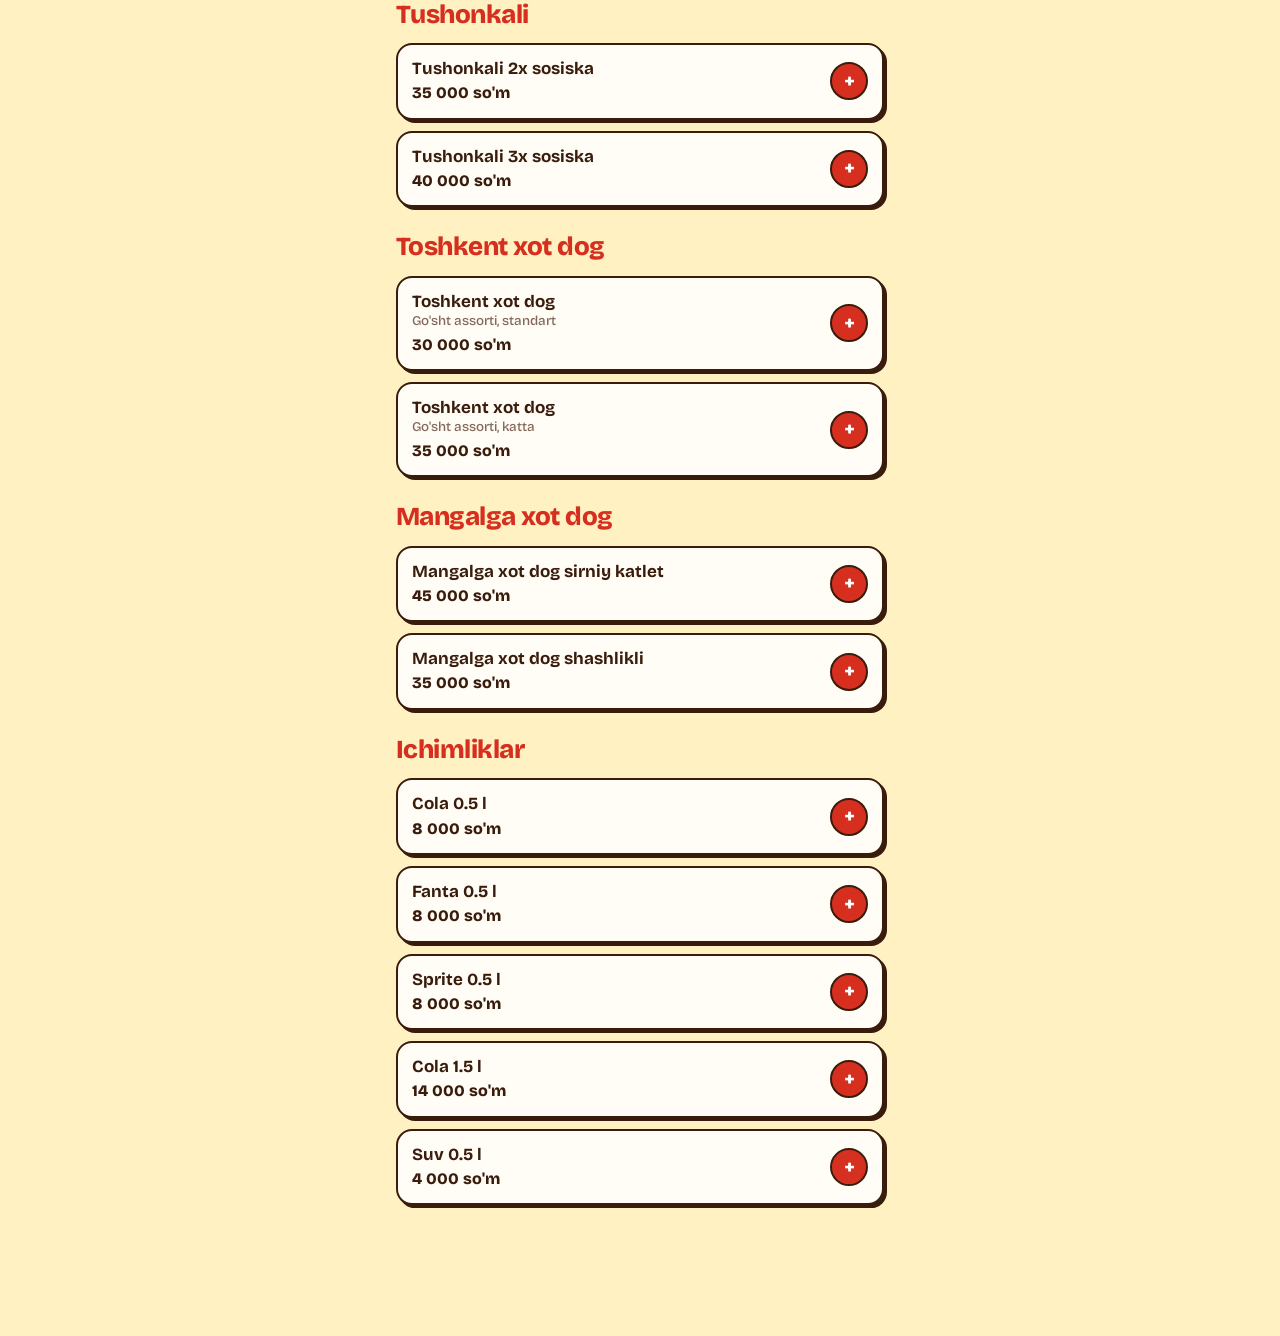
==== commit b169fe25: "Bonus: admin paneldan minimal summa va bonus ro'yxati; mijoz va ofitsant bittasini tanlaydi Co-Autho" ====
--- a/index.html
+++ b/index.html
@@ -40,6 +40,7 @@
         <button class="back" id="back">Menyuga qaytish</button>
         <h1>Buyurtmangiz</h1>
         <div id="summary"></div>
+        <div id="bonusbox" class="bonus" hidden></div>
         <label for="zq">Hududingiz</label>
         <div class="combo" id="combo">
           <input
--- a/style.css
+++ b/style.css
@@ -494,3 +494,9 @@
 [hidden] {
   display: none !important;
 }
+
+.bonus{margin:14px 0 4px;padding:12px;border:2px dashed var(--ink,#222);border-radius:12px}
+.bonus b{display:block;margin-bottom:8px}
+.bonus .bopt{display:block;width:100%;text-align:left;margin:6px 0 0;padding:10px 12px;border:2px solid var(--ink,#222);border-radius:10px;background:transparent;color:inherit;font:inherit;cursor:pointer}
+.bonus .bopt.on{background:var(--mustard,#f5b301);color:#111}
+.bonus p{margin:0;font-size:14px}
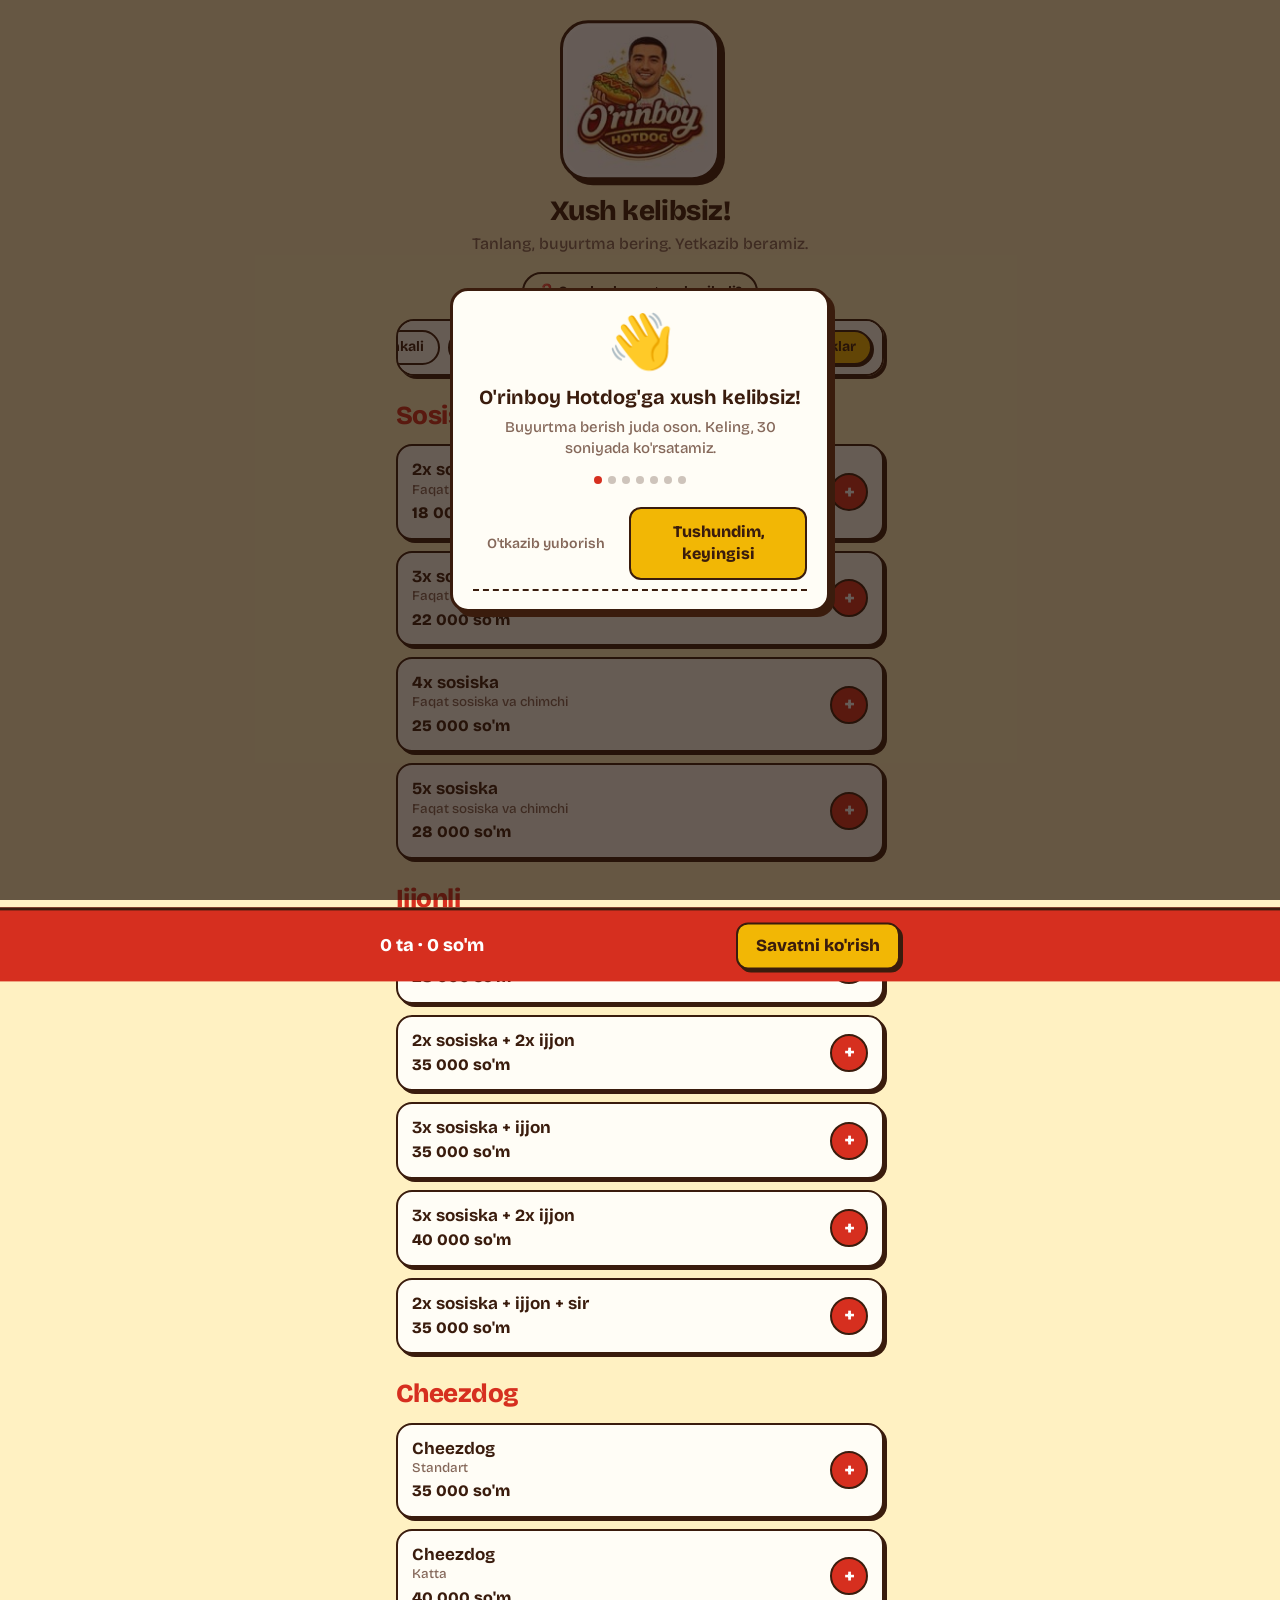
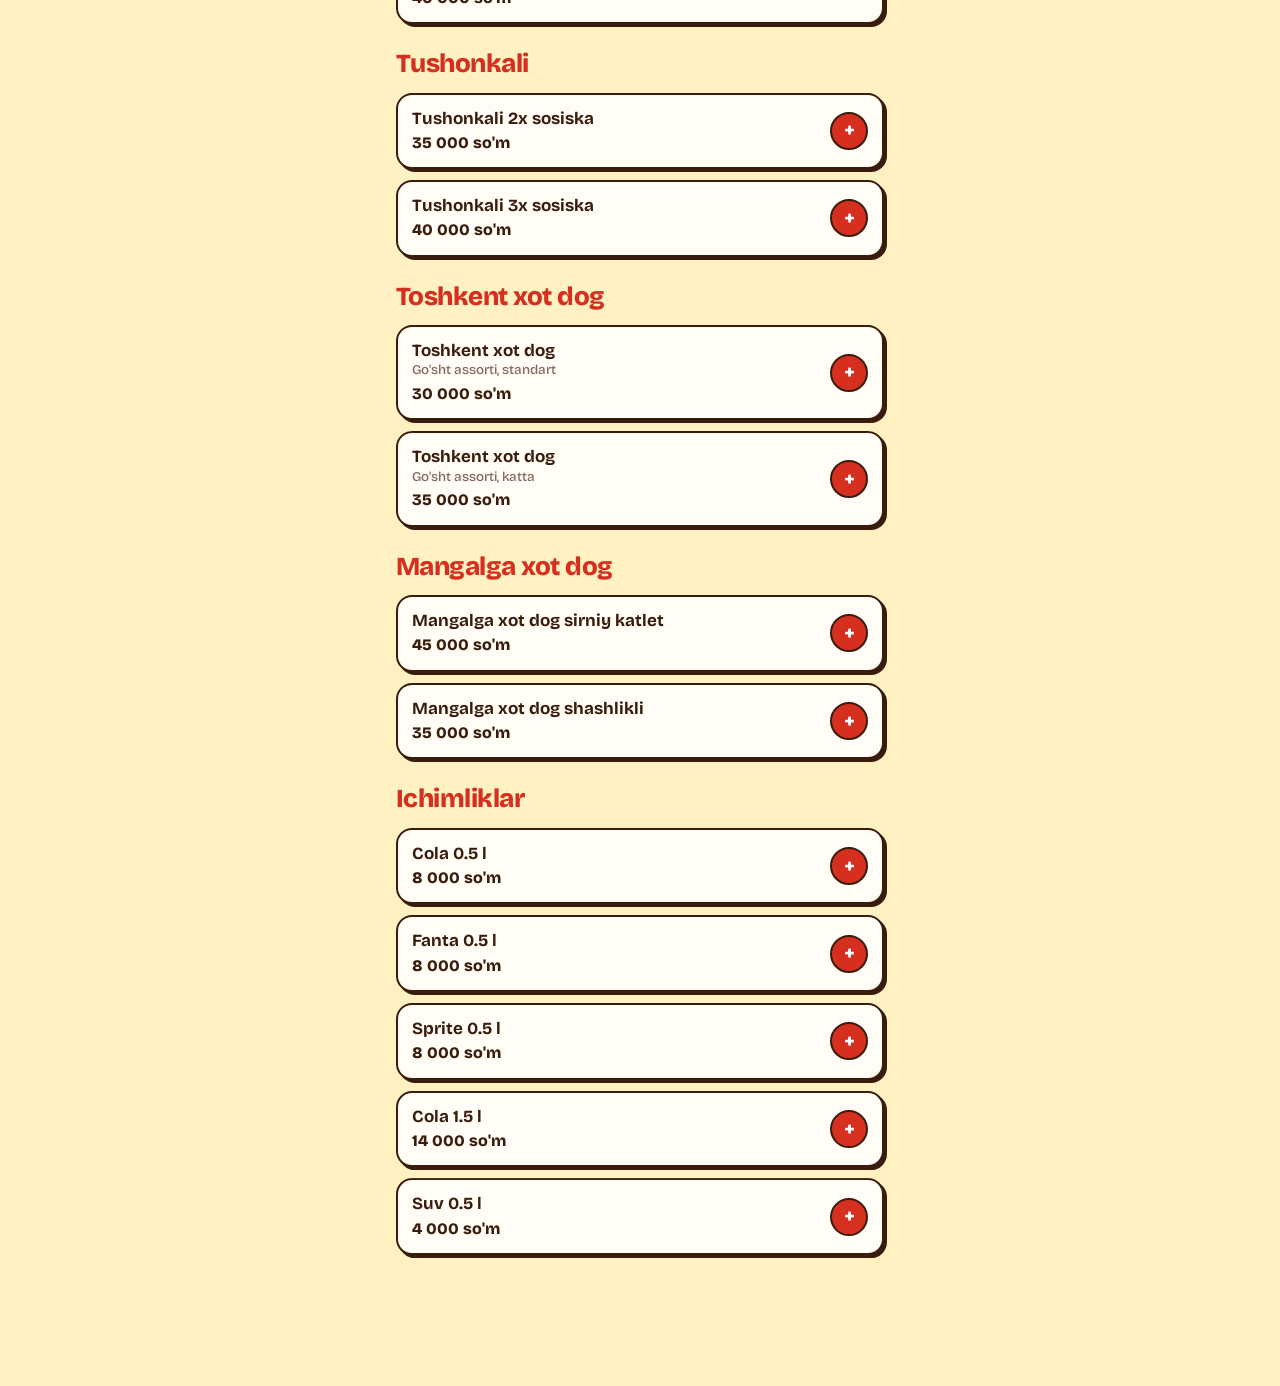
==== commit e1408fb8: "Mini-app: birinchi marta kirganlar uchun qadamma-qadam ko'rsatma 7 qadamli oyna (taom, patir, bonus," ====
--- a/index.html
+++ b/index.html
@@ -26,6 +26,7 @@
           />
           <div class="hello t" id="hello"></div>
           <p class="sub t">Tanlang, buyurtma bering. Yetkazib beramiz.</p>
+          <button type="button" class="helpbtn" id="helpbtn">❓ Qanday buyurtma beriladi?</button>
         </div>
         <div class="editbar" id="editbar" hidden></div>
         <div class="closedbar" id="closedbar" hidden></div>
@@ -123,6 +124,7 @@
       </div>
     </div>
 
+    <div class="tour" id="tour" role="dialog" aria-modal="true" aria-labelledby="tourT" hidden></div>
     <script type="module" src="app.js"></script>
   </body>
 </html>
--- a/style.css
+++ b/style.css
@@ -500,3 +500,25 @@
 .bonus .bopt{display:block;width:100%;text-align:left;margin:6px 0 0;padding:10px 12px;border:2px solid var(--ink,#222);border-radius:10px;background:transparent;color:inherit;font:inherit;cursor:pointer}
 .bonus .bopt.on{background:var(--mustard,#f5b301);color:#111}
 .bonus p{margin:0;font-size:14px}
+
+.row.patir{font-size:14px;opacity:.95;align-items:center}
+.row.patir small{opacity:.7}
+.pst{display:inline-flex;align-items:center;gap:10px}
+.pst button{width:34px;height:34px;border-radius:50%;border:2px solid currentColor;background:transparent;color:inherit;font:inherit;font-size:20px;line-height:1;cursor:pointer}
+.pst b{min-width:18px;text-align:center}
+
+/* Birinchi marta kirganlar uchun ko'rsatma */
+.helpbtn { margin-top: 10px; background: transparent; border: 2px solid var(--line); color: var(--ink); border-radius: 999px; padding: 8px 14px; font: inherit; font-size: 14px; font-weight: 700; cursor: pointer; }
+.tour { position: fixed; inset: 0; z-index: 60; background: rgba(30, 15, 8, .68); display: flex; align-items: center; justify-content: center; padding: 16px; }
+.tour[hidden] { display: none; }
+.tour .box { background: var(--card); color: var(--ink); border: 3px solid var(--line); box-shadow: 5px 5px 0 var(--sh); border-radius: 18px; width: 100%; max-width: 380px; padding: 22px 20px 18px; text-align: center; }
+.tour .ico { font-size: 54px; line-height: 1.1; }
+.tour h3 { margin: 10px 0 6px; font-size: 20px; }
+.tour p { margin: 0; color: var(--mute); font-size: 15px; line-height: 1.45; }
+.tour p b { color: var(--ink); }
+.tour .dots { display: flex; justify-content: center; gap: 6px; margin: 16px 0 14px; }
+.tour .dots i { width: 8px; height: 8px; border-radius: 50%; background: var(--line); opacity: .25; }
+.tour .dots i.on { opacity: 1; background: var(--red); }
+.tour .row { display: flex; gap: 10px; }
+.tour button { flex: 1; font: inherit; font-weight: 800; font-size: 16px; padding: 12px; border-radius: 12px; border: 2px solid var(--line); cursor: pointer; background: var(--mustard); color: #3a1c0d; }
+.tour button.skip { flex: 0 0 auto; background: transparent; color: var(--mute); border-color: transparent; font-weight: 600; font-size: 14px; }
